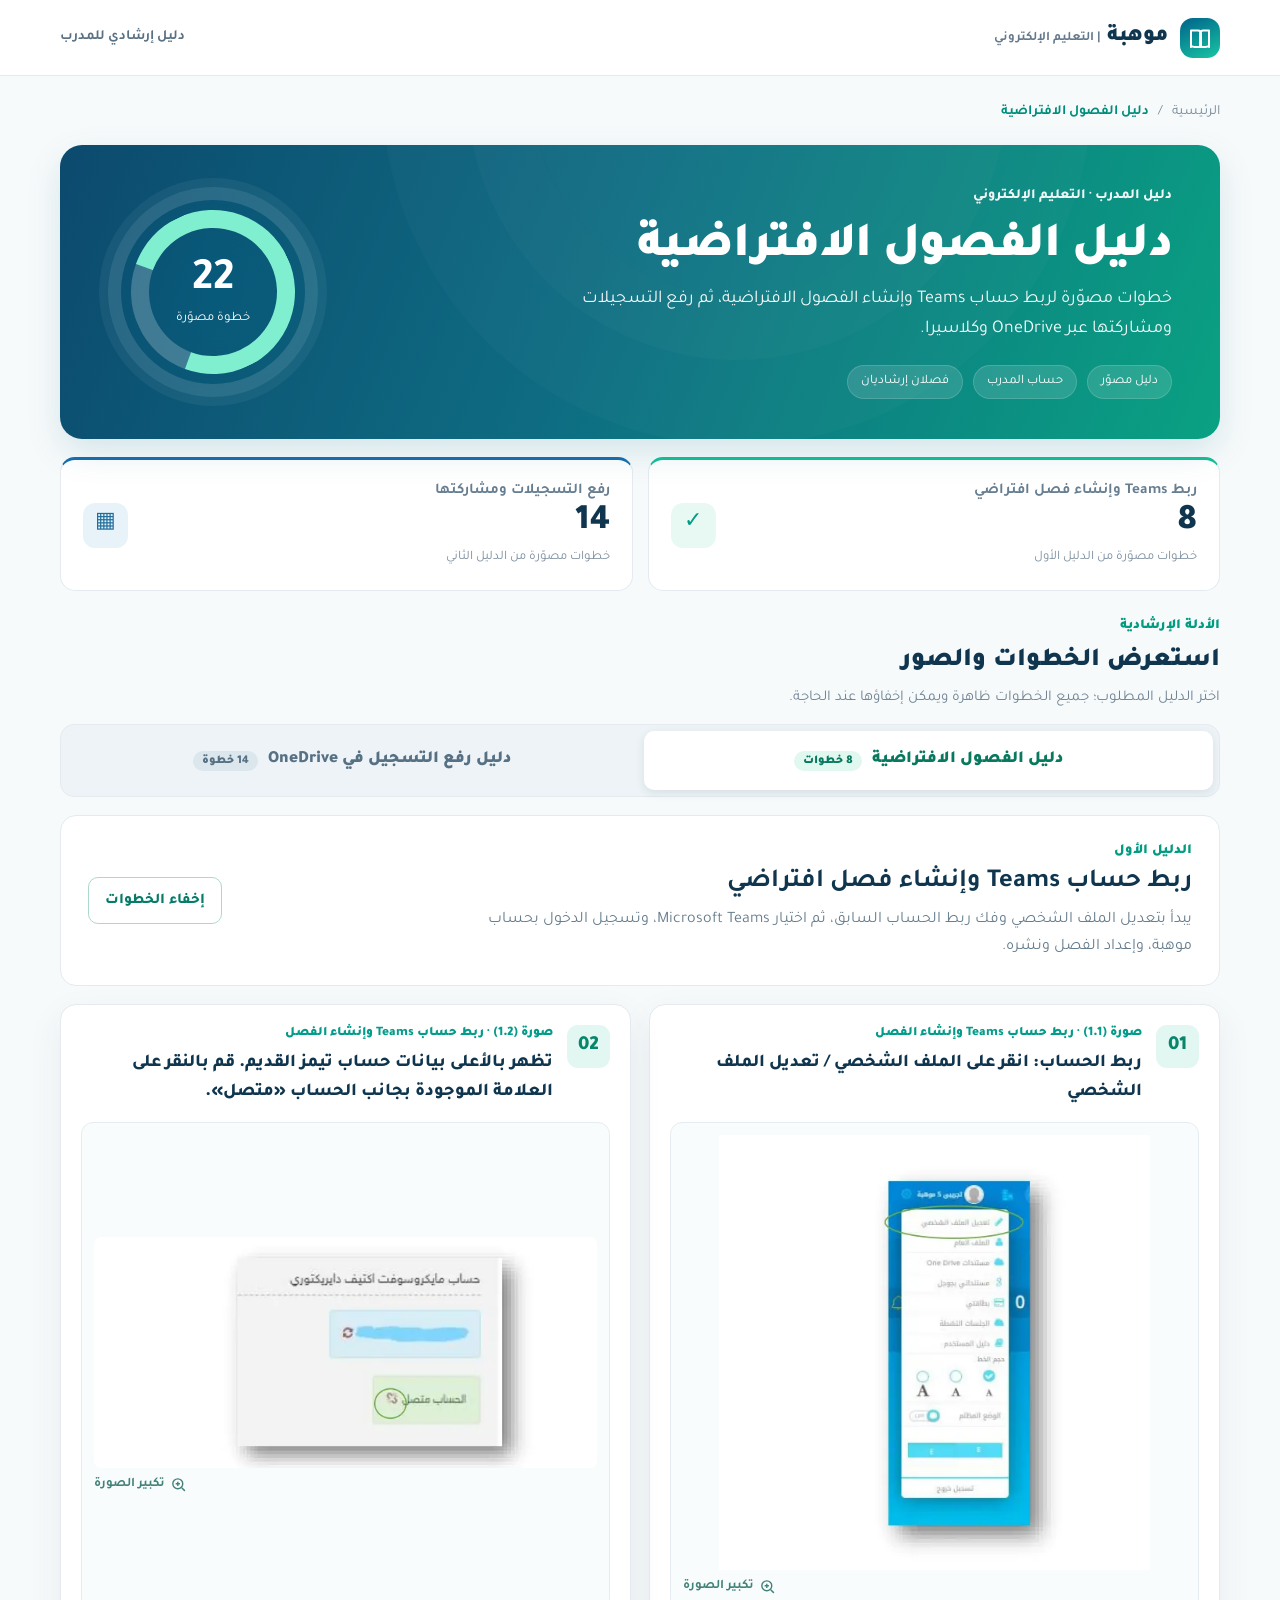
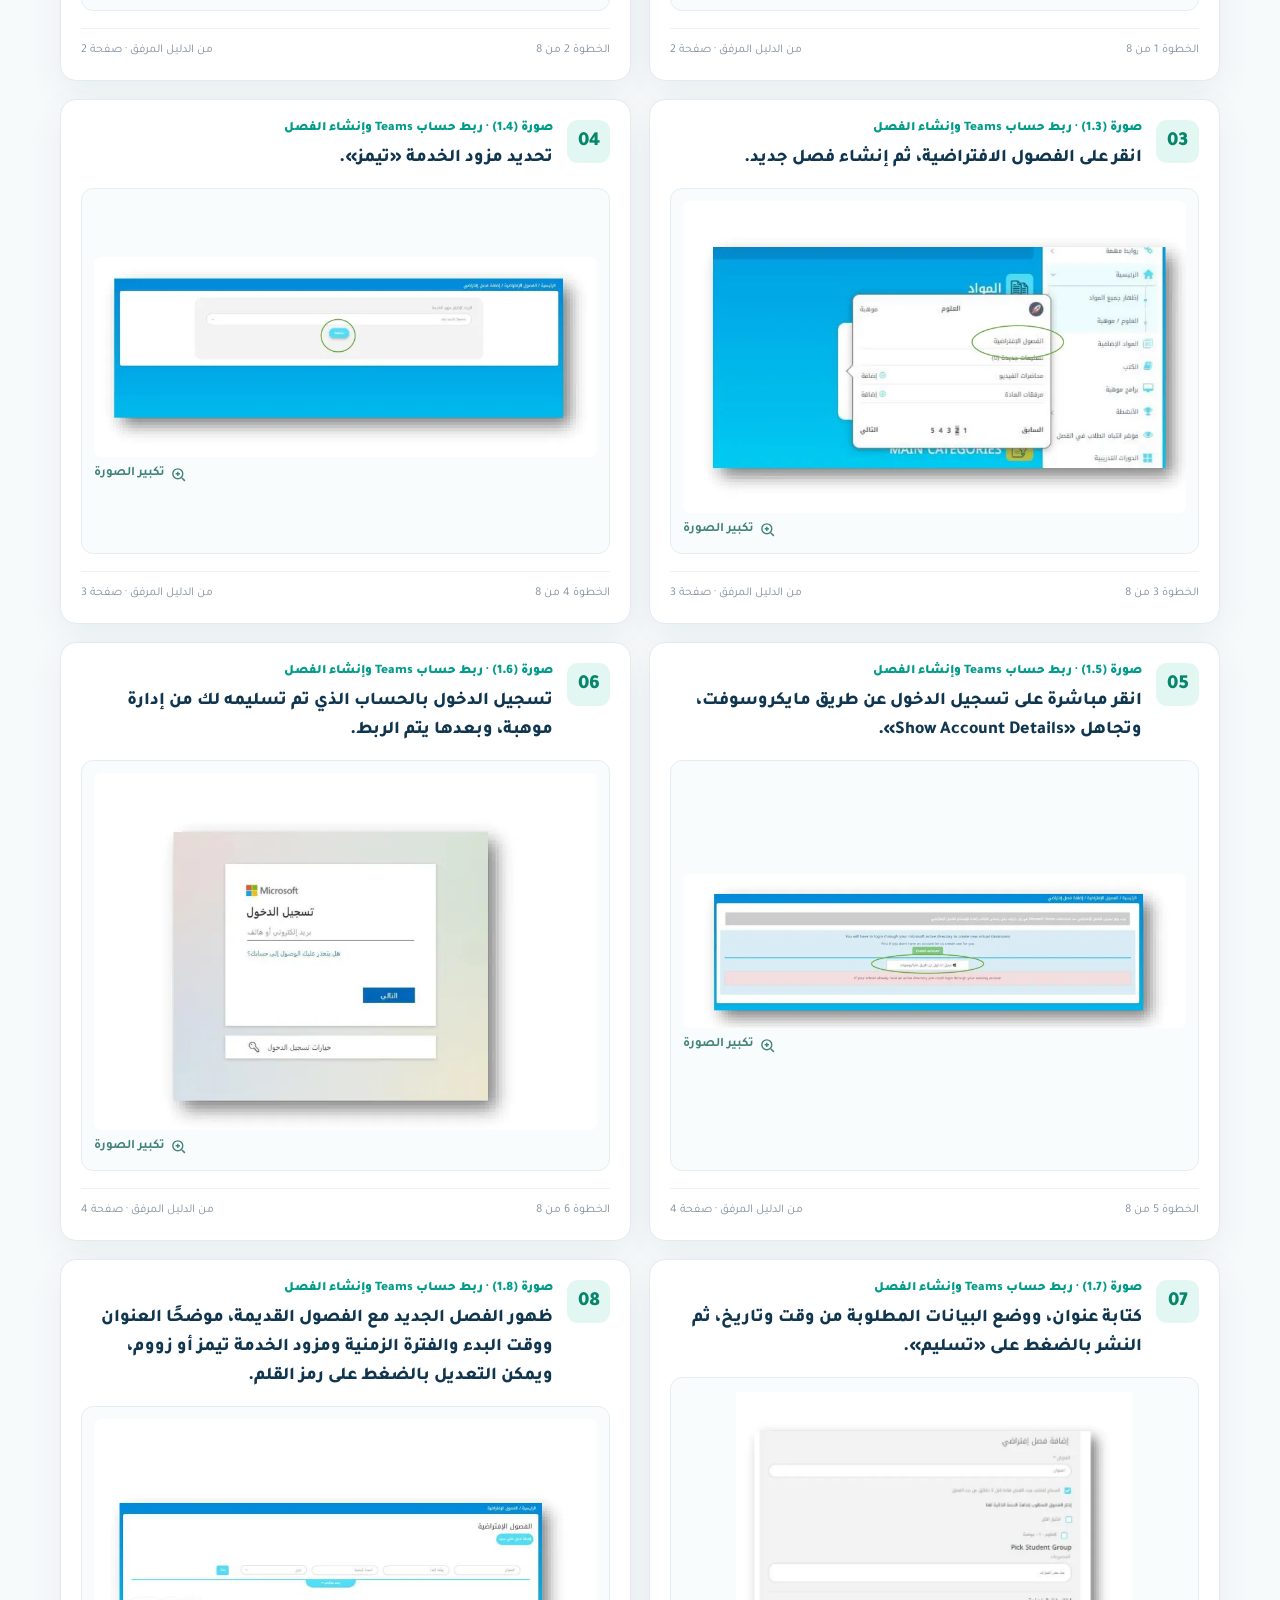
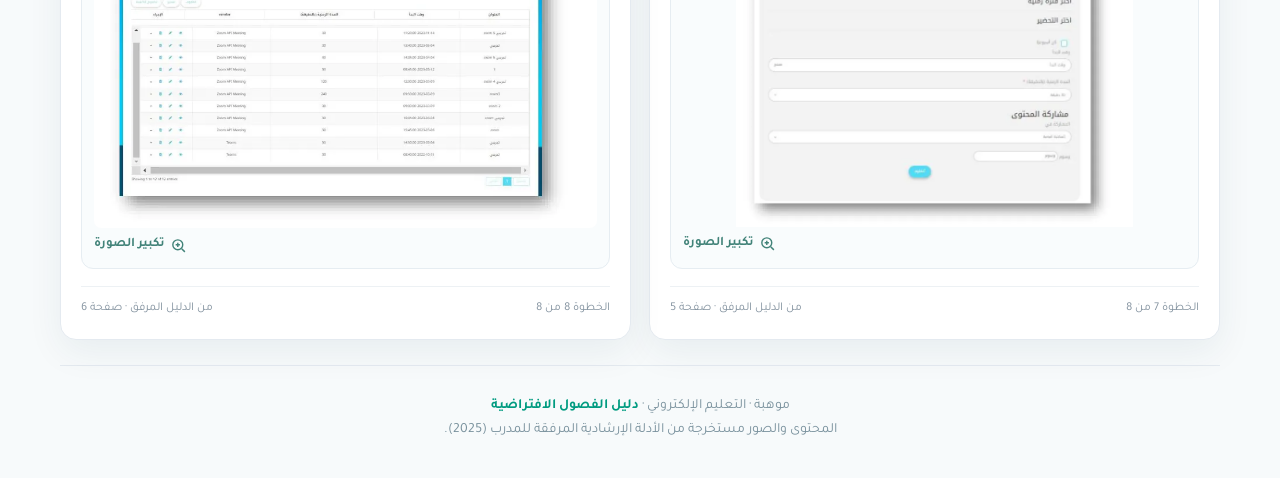
==== virtual-classes/index.html @ eb82ea08 "Add illustrated virtual classes and OneDrive trainer guides" ====
<!doctype html><html lang="ar" dir="rtl"><head><meta charset="utf-8"/><meta name="viewport" content="width=device-width,initial-scale=1"/>
<meta name="theme-color" content="#f7fafb"/><meta name="description" content="الدليل المصور للفصول الافتراضية للمدرب: ربط Microsoft Teams وإنشاء الفصول، ورفع تسجيلات الفصول ونشرها عبر OneDrive وكلاسيرا."/>
<meta property="og:title" content="دليل الفصول الافتراضية | موهبة"/><meta property="og:description" content="دليل مصور من خطوتين رئيسيتين و22 خطوة تفصيلية، لمدربي التعليم الإلكتروني."/>
<title>دليل الفصول الافتراضية | موهبة</title><link rel="preconnect" href="https://fonts.googleapis.com"/><link rel="preconnect" href="https://fonts.gstatic.com" crossorigin/><link href="https://fonts.googleapis.com/css2?family=Tajawal:wght@400;500;600;700;800;900&display=swap" rel="stylesheet"/><style>
:root{--ink:#10364f;--muted:#65798c;--teal:#009b80;--green:#14bf98;--blue:#176eaf;--line:#e4eaf0;--surface:#fff;--bg:#f7fafb;--pale:#e9f7f4;--shadow:0 12px 36px rgba(20,56,76,.065)}
*{box-sizing:border-box}html{scroll-behavior:smooth}body{margin:0;background:var(--bg);color:var(--ink);font-family:'Tajawal','Segoe UI',Tahoma,Arial,sans-serif;font-size:17px;line-height:1.7}button{font:inherit}button:focus-visible,a:focus-visible{outline:3px solid #09a98b;outline-offset:3px}a{color:inherit;text-decoration:none}.wrap{width:min(1160px,calc(100% - 34px));margin-inline:auto}.sr{position:absolute;width:1px;height:1px;clip-path:inset(50%);overflow:hidden}
.site-head{background:#fff;border-bottom:1px solid var(--line)}.site-head .wrap{min-height:75px;display:flex;align-items:center;justify-content:space-between;gap:20px}.brand{display:flex;align-items:center;gap:12px;font-weight:900;font-size:22px}.brandmark{width:40px;height:40px;background:linear-gradient(155deg,#00628a,#18c6a3);display:grid;place-items:center;border-radius:13px;color:white}.brandmark svg{width:24px;height:24px}.brand-sub{font-size:13px;color:var(--muted);font-weight:600;white-space:nowrap}.header-info{color:#5a7184;font-size:14px;font-weight:700}.crumb{padding:25px 0 7px;color:#75899a;font-size:14px}.crumb b{color:#008e7c}
.hero{margin-top:13px;border-radius:22px;background:linear-gradient(111deg,#0c4a6e 0%,#0e6c82 46%,#0aa182 100%);box-shadow:0 13px 35px rgba(9,108,124,.14);position:relative;overflow:hidden;min-height:260px;color:#fff;display:flex;align-items:center;justify-content:space-between;gap:30px;padding:40px 48px}.hero:before{content:'';position:absolute;width:410px;height:410px;border-radius:100%;background:rgba(255,255,255,.04);right:24%;top:-260px;box-shadow:0 0 0 65px rgba(255,255,255,.018),0 0 0 150px rgba(255,255,255,.018)}.hero > *{position:relative;z-index:1}.hero .kicker{font-weight:800;font-size:14px;opacity:.93}.hero h1{font-size:clamp(30px,4.5vw,49px);margin:6px 0 3px;letter-spacing:-.7px;line-height:1.35;font-weight:900}.hero p{font-size:18px;margin:0;opacity:.95;max-width:600px}.hero-tags{margin-top:20px;display:flex;gap:10px;flex-wrap:wrap}.hero-tags span{font-size:13px;background:rgba(255,255,255,.13);border:1px solid rgba(255,255,255,.15);padding:5px 13px;border-radius:999px}.hero-art{width:210px;height:210px;flex:0 0 210px;display:grid;place-items:center;border-radius:50%;border:13px solid rgba(255,255,255,.13);box-shadow:0 0 0 9px rgba(255,255,255,.05);background:radial-gradient(circle at 50% 50%,rgba(0,99,135,.3),transparent)}.hero-art .ring{width:164px;height:164px;border:18px solid #80efd0;border-left-color:rgba(255,255,255,.22);border-radius:50%;display:grid;place-items:center;transform:rotate(-25deg)}.ring-inner{transform:rotate(25deg);text-align:center;line-height:1.15}.ring-inner strong{font-size:45px;display:block}.ring-inner span{font-size:13px}
.stats{display:grid;grid-template-columns:repeat(2,minmax(0,1fr));gap:15px;margin:18px 0 24px}.stat-card{background:#fff;border:1px solid var(--line);border-top:3px solid var(--blue);border-radius:15px;padding:18px 22px;display:flex;gap:15px;align-items:center;justify-content:space-between}.stat-card:first-child{border-top-color:var(--green)}.stat-card .stat-label{font-size:15px;color:#677e91;font-weight:700}.stat-card strong{display:block;font-size:36px;font-weight:900;line-height:1.1}.stat-card small{font-size:13px;color:#7d8e9e}.stat-icon{color:#009c82;background:#e8f9f4;font-size:22px;border-radius:12px;width:45px;height:45px;display:grid;place-items:center}.stat-card:nth-child(2) .stat-icon{color:#206e9c;background:#e8f3f9}
.section-top{display:flex;justify-content:space-between;align-items:flex-end;gap:14px;margin:12px 0 14px}.eyebrow{font-size:14px;color:var(--teal);font-weight:900}.section-top h2{font-size:26px;margin:0;font-weight:900}.section-top p{color:#718494;margin:2px 0 0;font-size:15px}.switcher{background:#edf3f6;padding:6px;border-radius:14px;display:grid;grid-template-columns:1fr 1fr;gap:7px;border:1px solid #e4eaef;margin:10px 0 18px}.tab{border:0;background:transparent;color:#567084;padding:15px 18px;border-radius:10px;display:flex;align-items:center;justify-content:center;gap:10px;font-weight:900;cursor:pointer;transition:.2s}.tab .num{border-radius:999px;background:rgba(20,90,118,.08);padding:0 9px;font-size:12px}.tab[aria-selected="true"]{background:#fff;color:#08795e;box-shadow:0 3px 10px rgba(19,67,85,.1)}.tab[aria-selected="true"] .num{background:#e0f8f0}
.panel{display:none}.panel.active{display:block}.panel-summary{background:#fff;border-radius:16px;border:1px solid var(--line);padding:24px 27px;margin-bottom:18px;display:flex;align-items:center;justify-content:space-between;gap:20px}.panel-summary h2{font-size:26px;line-height:1.4;margin:0 0 6px}.panel-summary p{font-size:16px;color:#677e8e;max-width:710px;margin:0}.panel-summary .buttons{display:flex;flex-wrap:wrap;gap:10px;flex:0 0 auto}.btn{border:1px solid #aed8ce;background:white;color:#067b68;border-radius:10px;padding:10px 16px;font-size:15px;font-weight:800;cursor:pointer}.btn:hover{background:#e7f8f3}.btn-quiet{border-color:#dce7ec;color:#415e71}.subsection{margin-top:24px}.subsection-label{font-weight:900;display:flex;align-items:center;gap:11px;font-size:20px;margin:12px 0 13px}.subsection-label:before{content:'';height:23px;width:5px;background:linear-gradient(#0ab49c,#176eaf);border-radius:100px}.hint{font-size:14px;color:#768c9b;margin:-9px 0 15px}
.steps{display:grid;grid-template-columns:repeat(2,minmax(0,1fr));gap:18px}.step{background:white;border:1px solid var(--line);border-radius:16px;padding:20px;box-shadow:var(--shadow);display:flex;flex-direction:column;min-width:0}.step-heading{display:flex;gap:14px;align-items:flex-start;margin-bottom:15px}.step-num{flex:0 0 43px;height:43px;border-radius:11px;background:#e3f7f2;color:#07866b;display:grid;place-items:center;font-size:20px;font-weight:900}.step-heading-text{min-width:0}.step-eyebrow{display:block;color:#039b89;font-size:13px;font-weight:900;line-height:1.4}.step h3{font-size:18px;font-weight:800;margin:6px 0 0;line-height:1.6}.shot{display:flex;flex-direction:column;align-items:center;justify-content:center;width:100%;background:#f9fcfd;border:1px solid #e6edf2;border-radius:12px;padding:12px;cursor:zoom-in;min-height:200px;flex:1;position:relative;overflow:hidden}.shot img{width:100%;height:auto;max-height:435px;object-fit:contain;border-radius:7px}.zoom-note{align-self:flex-end;margin-top:6px;color:#428379;font-size:13px;font-weight:700;display:flex;gap:5px;align-items:center}.zoom-note svg{width:17px;height:17px;stroke:currentColor;fill:none;stroke-width:2}.shot:hover{border-color:#3fbda8;background:#f1fbf8}.step-bottom{border-top:1px solid #edf1f4;margin-top:17px;padding-top:11px;display:flex;justify-content:space-between;gap:6px;color:#83929f;font-size:12px}
.callout{background:#eef8f6;border:1px solid #d4ebe5;border-right:4px solid #04a786;border-radius:12px;padding:17px 20px;font-size:15px;color:#2c6170;margin-bottom:17px}.callout strong{color:#087a69}.foot{padding:29px 0 36px;margin-top:25px;color:#78909c;border-top:1px solid var(--line);font-size:14px;text-align:center}.foot b{color:var(--teal)}
.lightbox{border:0;padding:0;background:transparent;width:min(1100px,calc(100vw - 28px));max-height:96vh}.lightbox::backdrop{background:rgba(4,28,39,.89)}.lightbox-inner{background:white;border-radius:14px;padding:15px;max-height:96vh;display:flex;flex-direction:column;gap:12px}.lightbox-nav{display:flex;justify-content:space-between;align-items:center;gap:12px}.lightbox-nav span{font-weight:800;line-height:1.5}.close{border:1px solid #d4e4e9;background:#f1f6f8;color:#244a5b;border-radius:9px;font-size:26px;width:40px;height:40px;cursor:pointer;flex-shrink:0}.lightbox img{width:100%;height:auto;max-height:calc(96vh - 95px);object-fit:contain}.lightbox p{margin:0;color:#587286;font-size:14px}.hide-steps .steps{display:none}
@media(max-width:830px){.hero{padding:30px 26px}.hero-art{width:140px;height:140px;flex-basis:140px;border-width:9px}.hero-art .ring{width:110px;height:110px;border-width:12px}.ring-inner strong{font-size:32px}.ring-inner span{font-size:10px}.steps{grid-template-columns:1fr}.panel-summary{align-items:flex-start;flex-direction:column}.panel-summary .buttons{flex-basis:auto}.step h3{font-size:18px}}
@media(max-width:580px){.wrap{width:min(100% - 22px,1100px)}.site-head .wrap{min-height:63px}.brand{font-size:17px}.brandmark{width:34px;height:34px}.header-info{display:none}.crumb{padding-top:16px}.hero{min-height:0;gap:10px;border-radius:16px;padding:24px 20px}.hero-art{display:none}.hero h1{font-size:32px}.hero p{font-size:15px}.stats{gap:10px}.stat-card{padding:16px 13px}.stat-card strong{font-size:30px}.stat-icon{width:33px;height:33px}.section-top h2{font-size:22px}.switcher{padding:5px;gap:4px}.tab{padding:11px 6px;font-size:13px;gap:4px;flex-direction:column;line-height:1.5}.tab .num{font-size:11px}.panel-summary{padding:20px}.panel-summary h2{font-size:22px}.step{padding:15px}.shot{padding:7px;min-height:170px}.step-bottom{flex-wrap:wrap}.subsection-label{font-size:18px}}
@media print{.site-head,.crumb,.switcher,.buttons,.zoom-note,.lightbox{display:none!important}body{background:white}.hero{background:linear-gradient(111deg,#0c4a6e,#0aa182)!important;-webkit-print-color-adjust:exact;print-color-adjust:exact}.panel{display:block!important}.steps{grid-template-columns:1fr 1fr}.step{break-inside:avoid;box-shadow:none}.shot{min-height:0}}
</style></head><body>
<header class="site-head"><div class="wrap"><div class="brand"><span class="brandmark" aria-hidden="true"><svg viewBox="0 0 24 24" fill="none" stroke="currentColor" stroke-width="2" stroke-linecap="round" stroke-linejoin="round"><path d="M3 4.5h7a3 3 0 0 1 3 3V21H6a3 3 0 0 0-3 0zM21 4.5h-6a3 3 0 0 0-3 3V21h6a3 3 0 0 1 3 0z"/></svg></span><span>موهبة <span class="brand-sub">| التعليم الإلكتروني</span></span></div><div class="header-info">دليل إرشادي للمدرب</div></div></header>
<main class="wrap"><div class="crumb">الرئيسية &nbsp; / &nbsp; <b>دليل الفصول الافتراضية</b></div>
<section class="hero" aria-labelledby="hero-title"><div><div class="kicker">دليل المدرب · التعليم الإلكتروني</div><h1 id="hero-title">دليل الفصول الافتراضية</h1><p>خطوات مصوّرة لربط حساب Teams وإنشاء الفصول الافتراضية، ثم رفع التسجيلات ومشاركتها عبر OneDrive وكلاسيرا.</p><div class="hero-tags"><span>دليل مصوّر</span><span>حساب المدرب</span><span>فصلان إرشاديان</span></div></div><div class="hero-art" aria-hidden="true"><div class="ring"><div class="ring-inner"><strong>22</strong><span>خطوة مصوّرة</span></div></div></div></section>
<section class="stats" aria-label="ملخص الدليل"><div class="stat-card"><div><div class="stat-label">ربط Teams وإنشاء فصل افتراضي</div><strong>8</strong><small>خطوات مصوّرة من الدليل الأول</small></div><div class="stat-icon" aria-hidden="true">✓</div></div><div class="stat-card"><div><div class="stat-label">رفع التسجيلات ومشاركتها</div><strong>14</strong><small>خطوات مصوّرة من الدليل الثاني</small></div><div class="stat-icon" aria-hidden="true">▦</div></div></section>
<div class="section-top"><div><div class="eyebrow">الأدلة الإرشادية</div><h2>استعرض الخطوات والصور</h2><p>اختر الدليل المطلوب؛ جميع الخطوات ظاهرة ويمكن إخفاؤها عند الحاجة.</p></div></div>
<div class="switcher" role="tablist" aria-label="الدليل المطلوب"><button class="tab" type="button" id="tab-teams" data-tab="teams" role="tab" aria-controls="teams" aria-selected="true" tabindex="0">دليل الفصول الافتراضية <span class="num">8 خطوات</span></button><button class="tab" type="button" id="tab-onedrive" data-tab="onedrive" role="tab" aria-controls="onedrive" aria-selected="false" tabindex="-1">دليل رفع التسجيل في OneDrive <span class="num">14 خطوة</span></button></div>
<section class="panel active" id="teams" role="tabpanel" aria-labelledby="tab-teams"><div class="panel-summary"><div><div class="eyebrow">الدليل الأول</div><h2>ربط حساب Teams وإنشاء فصل افتراضي</h2><p>يبدأ بتعديل الملف الشخصي وفك ربط الحساب السابق، ثم اختيار Microsoft Teams، وتسجيل الدخول بحساب موهبة، وإعداد الفصل ونشره.</p></div><div class="buttons"><button class="btn" type="button" data-toggle-panel aria-expanded="true">إخفاء الخطوات</button></div></div><div class="steps"><article class="step" id="step-1-1-1" data-title="ربط الحساب: انقر على الملف الشخصي / تعديل الملف الشخصي">
      <div class="step-heading"><div class="step-num" aria-label="الخطوة 1">01</div><div class="step-heading-text"><span class="step-eyebrow">صورة (1.1) · ربط حساب Teams وإنشاء الفصل</span><h3>ربط الحساب: انقر على الملف الشخصي / تعديل الملف الشخصي</h3></div></div>
      <button class="shot" type="button" aria-label="تكبير صورة الخطوة 1" data-caption="ربط الحساب: انقر على الملف الشخصي / تعديل الملف الشخصي">
      <img alt="لقطة الشاشة الأصلية للخطوة 1.1: ربط الحساب: انقر على الملف الشخصي / تعديل الملف الشخصي" src="[data-uri]" loading="lazy" decoding="async" /><span class="zoom-note"><svg viewBox="0 0 24 24" aria-hidden="true"><circle cx="11" cy="11" r="7"/><path d="m16.5 16.5 4.5 4.5M11 8v6M8 11h6"/></svg>تكبير الصورة</span></button>
      <div class="step-bottom"><span>الخطوة 1 من 8</span><span>من الدليل المرفق · صفحة 2</span></div>
    </article><article class="step" id="step-1-1-2" data-title="تظهر بالأعلى بيانات حساب تيمز القديم. قم بالنقر على العلامة الموجودة بجانب الحساب «متصل».">
      <div class="step-heading"><div class="step-num" aria-label="الخطوة 2">02</div><div class="step-heading-text"><span class="step-eyebrow">صورة (1.2) · ربط حساب Teams وإنشاء الفصل</span><h3>تظهر بالأعلى بيانات حساب تيمز القديم. قم بالنقر على العلامة الموجودة بجانب الحساب «متصل».</h3></div></div>
      <button class="shot" type="button" aria-label="تكبير صورة الخطوة 2" data-caption="تظهر بالأعلى بيانات حساب تيمز القديم. قم بالنقر على العلامة الموجودة بجانب الحساب «متصل».">
      <img alt="لقطة الشاشة الأصلية للخطوة 1.2: تظهر بالأعلى بيانات حساب تيمز القديم. قم بالنقر على العلامة الموجودة بجانب الحساب «متصل»." src="[data-uri]" loading="lazy" decoding="async" /><span class="zoom-note"><svg viewBox="0 0 24 24" aria-hidden="true"><circle cx="11" cy="11" r="7"/><path d="m16.5 16.5 4.5 4.5M11 8v6M8 11h6"/></svg>تكبير الصورة</span></button>
      <div class="step-bottom"><span>الخطوة 2 من 8</span><span>من الدليل المرفق · صفحة 2</span></div>
    </article><article class="step" id="step-1-1-3" data-title="انقر على الفصول الافتراضية، ثم إنشاء فصل جديد.">
      <div class="step-heading"><div class="step-num" aria-label="الخطوة 3">03</div><div class="step-heading-text"><span class="step-eyebrow">صورة (1.3) · ربط حساب Teams وإنشاء الفصل</span><h3>انقر على الفصول الافتراضية، ثم إنشاء فصل جديد.</h3></div></div>
      <button class="shot" type="button" aria-label="تكبير صورة الخطوة 3" data-caption="انقر على الفصول الافتراضية، ثم إنشاء فصل جديد.">
      <img alt="لقطة الشاشة الأصلية للخطوة 1.3: انقر على الفصول الافتراضية، ثم إنشاء فصل جديد." src="[data-uri]" loading="lazy" decoding="async" /><span class="zoom-note"><svg viewBox="0 0 24 24" aria-hidden="true"><circle cx="11" cy="11" r="7"/><path d="m16.5 16.5 4.5 4.5M11 8v6M8 11h6"/></svg>تكبير الصورة</span></button>
      <div class="step-bottom"><span>الخطوة 3 من 8</span><span>من الدليل المرفق · صفحة 3</span></div>
    </article><article class="step" id="step-1-1-4" data-title="تحديد مزود الخدمة «تيمز».">
      <div class="step-heading"><div class="step-num" aria-label="الخطوة 4">04</div><div class="step-heading-text"><span class="step-eyebrow">صورة (1.4) · ربط حساب Teams وإنشاء الفصل</span><h3>تحديد مزود الخدمة «تيمز».</h3></div></div>
      <button class="shot" type="button" aria-label="تكبير صورة الخطوة 4" data-caption="تحديد مزود الخدمة «تيمز».">
      <img alt="لقطة الشاشة الأصلية للخطوة 1.4: تحديد مزود الخدمة «تيمز»." src="[data-uri]" loading="lazy" decoding="async" /><span class="zoom-note"><svg viewBox="0 0 24 24" aria-hidden="true"><circle cx="11" cy="11" r="7"/><path d="m16.5 16.5 4.5 4.5M11 8v6M8 11h6"/></svg>تكبير الصورة</span></button>
      <div class="step-bottom"><span>الخطوة 4 من 8</span><span>من الدليل المرفق · صفحة 3</span></div>
    </article><article class="step" id="step-1-1-5" data-title="انقر مباشرة على تسجيل الدخول عن طريق مايكروسوفت، وتجاهل «Show Account Details».">
      <div class="step-heading"><div class="step-num" aria-label="الخطوة 5">05</div><div class="step-heading-text"><span class="step-eyebrow">صورة (1.5) · ربط حساب Teams وإنشاء الفصل</span><h3>انقر مباشرة على تسجيل الدخول عن طريق مايكروسوفت، وتجاهل «Show Account Details».</h3></div></div>
      <button class="shot" type="button" aria-label="تكبير صورة الخطوة 5" data-caption="انقر مباشرة على تسجيل الدخول عن طريق مايكروسوفت، وتجاهل «Show Account Details».">
      <img alt="لقطة الشاشة الأصلية للخطوة 1.5: انقر مباشرة على تسجيل الدخول عن طريق مايكروسوفت، وتجاهل «Show Account Details»." src="[data-uri]" loading="lazy" decoding="async" /><span class="zoom-note"><svg viewBox="0 0 24 24" aria-hidden="true"><circle cx="11" cy="11" r="7"/><path d="m16.5 16.5 4.5 4.5M11 8v6M8 11h6"/></svg>تكبير الصورة</span></button>
      <div class="step-bottom"><span>الخطوة 5 من 8</span><span>من الدليل المرفق · صفحة 4</span></div>
    </article><article class="step" id="step-1-1-6" data-title="تسجيل الدخول بالحساب الذي تم تسليمه لك من إدارة موهبة، وبعدها يتم الربط.">
      <div class="step-heading"><div class="step-num" aria-label="الخطوة 6">06</div><div class="step-heading-text"><span class="step-eyebrow">صورة (1.6) · ربط حساب Teams وإنشاء الفصل</span><h3>تسجيل الدخول بالحساب الذي تم تسليمه لك من إدارة موهبة، وبعدها يتم الربط.</h3></div></div>
      <button class="shot" type="button" aria-label="تكبير صورة الخطوة 6" data-caption="تسجيل الدخول بالحساب الذي تم تسليمه لك من إدارة موهبة، وبعدها يتم الربط.">
      <img alt="لقطة الشاشة الأصلية للخطوة 1.6: تسجيل الدخول بالحساب الذي تم تسليمه لك من إدارة موهبة، وبعدها يتم الربط." src="[data-uri]" loading="lazy" decoding="async" /><span class="zoom-note"><svg viewBox="0 0 24 24" aria-hidden="true"><circle cx="11" cy="11" r="7"/><path d="m16.5 16.5 4.5 4.5M11 8v6M8 11h6"/></svg>تكبير الصورة</span></button>
      <div class="step-bottom"><span>الخطوة 6 من 8</span><span>من الدليل المرفق · صفحة 4</span></div>
    </article><article class="step" id="step-1-1-7" data-title="كتابة عنوان، ووضع البيانات المطلوبة من وقت وتاريخ، ثم النشر بالضغط على «تسليم».">
      <div class="step-heading"><div class="step-num" aria-label="الخطوة 7">07</div><div class="step-heading-text"><span class="step-eyebrow">صورة (1.7) · ربط حساب Teams وإنشاء الفصل</span><h3>كتابة عنوان، ووضع البيانات المطلوبة من وقت وتاريخ، ثم النشر بالضغط على «تسليم».</h3></div></div>
      <button class="shot" type="button" aria-label="تكبير صورة الخطوة 7" data-caption="كتابة عنوان، ووضع البيانات المطلوبة من وقت وتاريخ، ثم النشر بالضغط على «تسليم».">
      <img alt="لقطة الشاشة الأصلية للخطوة 1.7: كتابة عنوان، ووضع البيانات المطلوبة من وقت وتاريخ، ثم النشر بالضغط على «تسليم»." src="[data-uri]" loading="lazy" decoding="async" /><span class="zoom-note"><svg viewBox="0 0 24 24" aria-hidden="true"><circle cx="11" cy="11" r="7"/><path d="m16.5 16.5 4.5 4.5M11 8v6M8 11h6"/></svg>تكبير الصورة</span></button>
      <div class="step-bottom"><span>الخطوة 7 من 8</span><span>من الدليل المرفق · صفحة 5</span></div>
    </article><article class="step" id="step-1-1-8" data-title="ظهور الفصل الجديد مع الفصول القديمة، موضحًا العنوان ووقت البدء والفترة الزمنية ومزود الخدمة تيمز أو زووم، ويمكن التعديل بالضغط على رمز القلم.">
      <div class="step-heading"><div class="step-num" aria-label="الخطوة 8">08</div><div class="step-heading-text"><span class="step-eyebrow">صورة (1.8) · ربط حساب Teams وإنشاء الفصل</span><h3>ظهور الفصل الجديد مع الفصول القديمة، موضحًا العنوان ووقت البدء والفترة الزمنية ومزود الخدمة تيمز أو زووم، ويمكن التعديل بالضغط على رمز القلم.</h3></div></div>
      <button class="shot" type="button" aria-label="تكبير صورة الخطوة 8" data-caption="ظهور الفصل الجديد مع الفصول القديمة، موضحًا العنوان ووقت البدء والفترة الزمنية ومزود الخدمة تيمز أو زووم، ويمكن التعديل بالضغط على رمز القلم.">
      <img alt="لقطة الشاشة الأصلية للخطوة 1.8: ظهور الفصل الجديد مع الفصول القديمة، موضحًا العنوان ووقت البدء والفترة الزمنية ومزود الخدمة تيمز أو زووم، ويمكن التعديل بالضغط على رمز القلم." src="[data-uri]" loading="lazy" decoding="async" /><span class="zoom-note"><svg viewBox="0 0 24 24" aria-hidden="true"><circle cx="11" cy="11" r="7"/><path d="m16.5 16.5 4.5 4.5M11 8v6M8 11h6"/></svg>تكبير الصورة</span></button>
      <div class="step-bottom"><span>الخطوة 8 من 8</span><span>من الدليل المرفق · صفحة 6</span></div>
    </article></div></section>
<section class="panel" id="onedrive" role="tabpanel" aria-labelledby="tab-onedrive"><div class="panel-summary"><div><div class="eyebrow">الدليل الثاني</div><h2>رفع تسجيل الفصول الافتراضية في OneDrive</h2><p>يوضّح الدليل طريقتين: مشاركة التسجيل مباشرة من مستندات OneDrive، أو إضافته إلى محتوى المادة كمحاضرة فيديو داخل كلاسيرا.</p></div><div class="buttons"><button class="btn" type="button" data-toggle-panel aria-expanded="true">إخفاء الخطوات</button></div></div><h3 class="subsection-label">الطريقة الأولى: رفع التسجيل ومشاركته عبر OneDrive</h3><div class="steps"><article class="step" id="step-2-1-1" data-title="فك الربط مع One Drive في الحساب القديم (انقر على الرمز المحدد).">
      <div class="step-heading"><div class="step-num" aria-label="الخطوة 1">01</div><div class="step-heading-text"><span class="step-eyebrow">صورة (1.1) · مباشرة عبر ون درايف</span><h3>فك الربط مع One Drive في الحساب القديم (انقر على الرمز المحدد).</h3></div></div>
      <button class="shot" type="button" aria-label="تكبير صورة الخطوة 1" data-caption="فك الربط مع One Drive في الحساب القديم (انقر على الرمز المحدد).">
      <img alt="لقطة الشاشة الأصلية للخطوة 1.1: فك الربط مع One Drive في الحساب القديم (انقر على الرمز المحدد)." src="[data-uri]" loading="lazy" decoding="async" /><span class="zoom-note"><svg viewBox="0 0 24 24" aria-hidden="true"><circle cx="11" cy="11" r="7"/><path d="m16.5 16.5 4.5 4.5M11 8v6M8 11h6"/></svg>تكبير الصورة</span></button>
      <div class="step-bottom"><span>الخطوة 1 من 14</span><span>من الدليل المرفق · صفحة 2</span></div>
    </article><article class="step" id="step-2-1-2" data-title="فك الربط (انقر على OK).">
      <div class="step-heading"><div class="step-num" aria-label="الخطوة 2">02</div><div class="step-heading-text"><span class="step-eyebrow">صورة (1.2) · مباشرة عبر ون درايف</span><h3>فك الربط (انقر على OK).</h3></div></div>
      <button class="shot" type="button" aria-label="تكبير صورة الخطوة 2" data-caption="فك الربط (انقر على OK).">
      <img alt="لقطة الشاشة الأصلية للخطوة 1.2: فك الربط (انقر على OK)." src="[data-uri]" loading="lazy" decoding="async" /><span class="zoom-note"><svg viewBox="0 0 24 24" aria-hidden="true"><circle cx="11" cy="11" r="7"/><path d="m16.5 16.5 4.5 4.5M11 8v6M8 11h6"/></svg>تكبير الصورة</span></button>
      <div class="step-bottom"><span>الخطوة 2 من 14</span><span>من الدليل المرفق · صفحة 2</span></div>
    </article><article class="step" id="step-2-1-3" data-title="مستندات One Drive.">
      <div class="step-heading"><div class="step-num" aria-label="الخطوة 3">03</div><div class="step-heading-text"><span class="step-eyebrow">صورة (1.3) · مباشرة عبر ون درايف</span><h3>مستندات One Drive.</h3></div></div>
      <button class="shot" type="button" aria-label="تكبير صورة الخطوة 3" data-caption="مستندات One Drive.">
      <img alt="لقطة الشاشة الأصلية للخطوة 1.3: مستندات One Drive." src="[data-uri]" loading="lazy" decoding="async" /><span class="zoom-note"><svg viewBox="0 0 24 24" aria-hidden="true"><circle cx="11" cy="11" r="7"/><path d="m16.5 16.5 4.5 4.5M11 8v6M8 11h6"/></svg>تكبير الصورة</span></button>
      <div class="step-bottom"><span>الخطوة 3 من 14</span><span>من الدليل المرفق · صفحة 3</span></div>
    </article><article class="step" id="step-2-1-4" data-title="تسجيل الدخول بحساب (أحدث حساب تم تسليمه لكم من قبل إدارة البرنامج).">
      <div class="step-heading"><div class="step-num" aria-label="الخطوة 4">04</div><div class="step-heading-text"><span class="step-eyebrow">صورة (1.4) · مباشرة عبر ون درايف</span><h3>تسجيل الدخول بحساب (أحدث حساب تم تسليمه لكم من قبل إدارة البرنامج).</h3></div></div>
      <button class="shot" type="button" aria-label="تكبير صورة الخطوة 4" data-caption="تسجيل الدخول بحساب (أحدث حساب تم تسليمه لكم من قبل إدارة البرنامج).">
      <img alt="لقطة الشاشة الأصلية للخطوة 1.4: تسجيل الدخول بحساب (أحدث حساب تم تسليمه لكم من قبل إدارة البرنامج)." src="[data-uri]" loading="lazy" decoding="async" /><span class="zoom-note"><svg viewBox="0 0 24 24" aria-hidden="true"><circle cx="11" cy="11" r="7"/><path d="m16.5 16.5 4.5 4.5M11 8v6M8 11h6"/></svg>تكبير الصورة</span></button>
      <div class="step-bottom"><span>الخطوة 4 من 14</span><span>من الدليل المرفق · صفحة 3</span></div>
    </article><article class="step" id="step-2-1-5" data-title="الدخول إلى مجلد (Recordings).">
      <div class="step-heading"><div class="step-num" aria-label="الخطوة 5">05</div><div class="step-heading-text"><span class="step-eyebrow">صورة (1.5) · مباشرة عبر ون درايف</span><h3>الدخول إلى مجلد (Recordings).</h3></div></div>
      <button class="shot" type="button" aria-label="تكبير صورة الخطوة 5" data-caption="الدخول إلى مجلد (Recordings).">
      <img alt="لقطة الشاشة الأصلية للخطوة 1.5: الدخول إلى مجلد (Recordings)." src="[data-uri]" loading="lazy" decoding="async" /><span class="zoom-note"><svg viewBox="0 0 24 24" aria-hidden="true"><circle cx="11" cy="11" r="7"/><path d="m16.5 16.5 4.5 4.5M11 8v6M8 11h6"/></svg>تكبير الصورة</span></button>
      <div class="step-bottom"><span>الخطوة 5 من 14</span><span>من الدليل المرفق · صفحة 4</span></div>
    </article><article class="step" id="step-2-1-6" data-title="تحديد الفصل الافتراضي المسجل (انقر على زر المشاركة).">
      <div class="step-heading"><div class="step-num" aria-label="الخطوة 6">06</div><div class="step-heading-text"><span class="step-eyebrow">صورة (1.6) · مباشرة عبر ون درايف</span><h3>تحديد الفصل الافتراضي المسجل (انقر على زر المشاركة).</h3></div></div>
      <button class="shot" type="button" aria-label="تكبير صورة الخطوة 6" data-caption="تحديد الفصل الافتراضي المسجل (انقر على زر المشاركة).">
      <img alt="لقطة الشاشة الأصلية للخطوة 1.6: تحديد الفصل الافتراضي المسجل (انقر على زر المشاركة)." src="[data-uri]" loading="lazy" decoding="async" /><span class="zoom-note"><svg viewBox="0 0 24 24" aria-hidden="true"><circle cx="11" cy="11" r="7"/><path d="m16.5 16.5 4.5 4.5M11 8v6M8 11h6"/></svg>تكبير الصورة</span></button>
      <div class="step-bottom"><span>الخطوة 6 من 14</span><span>من الدليل المرفق · صفحة 4</span></div>
    </article><article class="step" id="step-2-1-7" data-title="تحديد المادة وعنوان الفصل الافتراضي (انقر على شارك).">
      <div class="step-heading"><div class="step-num" aria-label="الخطوة 7">07</div><div class="step-heading-text"><span class="step-eyebrow">صورة (1.7) · مباشرة عبر ون درايف</span><h3>تحديد المادة وعنوان الفصل الافتراضي (انقر على شارك).</h3></div></div>
      <button class="shot" type="button" aria-label="تكبير صورة الخطوة 7" data-caption="تحديد المادة وعنوان الفصل الافتراضي (انقر على شارك).">
      <img alt="لقطة الشاشة الأصلية للخطوة 1.7: تحديد المادة وعنوان الفصل الافتراضي (انقر على شارك)." src="[data-uri]" loading="lazy" decoding="async" /><span class="zoom-note"><svg viewBox="0 0 24 24" aria-hidden="true"><circle cx="11" cy="11" r="7"/><path d="m16.5 16.5 4.5 4.5M11 8v6M8 11h6"/></svg>تكبير الصورة</span></button>
      <div class="step-bottom"><span>الخطوة 7 من 14</span><span>من الدليل المرفق · صفحة 5</span></div>
    </article></div><div class="subsection"><h3 class="subsection-label">الطريقة الثانية: رفع التسجيل كمحاضرة فيديو</h3><div class="callout"><strong>حسب الدليل الأصلي:</strong> هذه الطريقة لا تتطلب الربط مع OneDrive في كلاسيرا. تأكد من اختيار نطاق النشر الصحيح وعدم مشاركة الملف مع المكتبة العامة.</div><div class="steps"><article class="step" id="step-2-2-1" data-title="بعد الانتهاء من المحاضرة (نسخ رابط الفيديو).">
      <div class="step-heading"><div class="step-num" aria-label="الخطوة 8">08</div><div class="step-heading-text"><span class="step-eyebrow">صورة (2.1) · كمحاضرة فيديو</span><h3>بعد الانتهاء من المحاضرة (نسخ رابط الفيديو).</h3></div></div>
      <button class="shot" type="button" aria-label="تكبير صورة الخطوة 8" data-caption="بعد الانتهاء من المحاضرة (نسخ رابط الفيديو).">
      <img alt="لقطة الشاشة الأصلية للخطوة 2.1: بعد الانتهاء من المحاضرة (نسخ رابط الفيديو)." src="[data-uri]" loading="lazy" decoding="async" /><span class="zoom-note"><svg viewBox="0 0 24 24" aria-hidden="true"><circle cx="11" cy="11" r="7"/><path d="m16.5 16.5 4.5 4.5M11 8v6M8 11h6"/></svg>تكبير الصورة</span></button>
      <div class="step-bottom"><span>الخطوة 8 من 14</span><span>من الدليل المرفق · صفحة 6</span></div>
    </article><article class="step" id="step-2-2-2" data-title="الصفحة الرئيسة (انقر على المادة).">
      <div class="step-heading"><div class="step-num" aria-label="الخطوة 9">09</div><div class="step-heading-text"><span class="step-eyebrow">صورة (2.2) · كمحاضرة فيديو</span><h3>الصفحة الرئيسة (انقر على المادة).</h3></div></div>
      <button class="shot" type="button" aria-label="تكبير صورة الخطوة 9" data-caption="الصفحة الرئيسة (انقر على المادة).">
      <img alt="لقطة الشاشة الأصلية للخطوة 2.2: الصفحة الرئيسة (انقر على المادة)." src="[data-uri]" loading="lazy" decoding="async" /><span class="zoom-note"><svg viewBox="0 0 24 24" aria-hidden="true"><circle cx="11" cy="11" r="7"/><path d="m16.5 16.5 4.5 4.5M11 8v6M8 11h6"/></svg>تكبير الصورة</span></button>
      <div class="step-bottom"><span>الخطوة 9 من 14</span><span>من الدليل المرفق · صفحة 6</span></div>
    </article><article class="step" id="step-2-2-3" data-title="صفحة رقم 1 في المادة (انقر على إدارة المحتوى).">
      <div class="step-heading"><div class="step-num" aria-label="الخطوة 10">10</div><div class="step-heading-text"><span class="step-eyebrow">صورة (2.3) · كمحاضرة فيديو</span><h3>صفحة رقم 1 في المادة (انقر على إدارة المحتوى).</h3></div></div>
      <button class="shot" type="button" aria-label="تكبير صورة الخطوة 10" data-caption="صفحة رقم 1 في المادة (انقر على إدارة المحتوى).">
      <img alt="لقطة الشاشة الأصلية للخطوة 2.3: صفحة رقم 1 في المادة (انقر على إدارة المحتوى)." src="[data-uri]" loading="lazy" decoding="async" /><span class="zoom-note"><svg viewBox="0 0 24 24" aria-hidden="true"><circle cx="11" cy="11" r="7"/><path d="m16.5 16.5 4.5 4.5M11 8v6M8 11h6"/></svg>تكبير الصورة</span></button>
      <div class="step-bottom"><span>الخطوة 10 من 14</span><span>من الدليل المرفق · صفحة 7</span></div>
    </article><article class="step" id="step-2-2-4" data-title="محاضرات الفيديو (انقر على إضافة).">
      <div class="step-heading"><div class="step-num" aria-label="الخطوة 11">11</div><div class="step-heading-text"><span class="step-eyebrow">صورة (2.4) · كمحاضرة فيديو</span><h3>محاضرات الفيديو (انقر على إضافة).</h3></div></div>
      <button class="shot" type="button" aria-label="تكبير صورة الخطوة 11" data-caption="محاضرات الفيديو (انقر على إضافة).">
      <img alt="لقطة الشاشة الأصلية للخطوة 2.4: محاضرات الفيديو (انقر على إضافة)." src="[data-uri]" loading="lazy" decoding="async" /><span class="zoom-note"><svg viewBox="0 0 24 24" aria-hidden="true"><circle cx="11" cy="11" r="7"/><path d="m16.5 16.5 4.5 4.5M11 8v6M8 11h6"/></svg>تكبير الصورة</span></button>
      <div class="step-bottom"><span>الخطوة 11 من 14</span><span>من الدليل المرفق · صفحة 8</span></div>
    </article><article class="step" id="step-2-2-5" data-title="النقر على ون درايف ولصق الرابط بالأسفل وضبط الإعدادات المطلوبة.">
      <div class="step-heading"><div class="step-num" aria-label="الخطوة 12">12</div><div class="step-heading-text"><span class="step-eyebrow">صورة (2.5) · كمحاضرة فيديو</span><h3>النقر على ون درايف ولصق الرابط بالأسفل وضبط الإعدادات المطلوبة.</h3></div></div>
      <button class="shot" type="button" aria-label="تكبير صورة الخطوة 12" data-caption="النقر على ون درايف ولصق الرابط بالأسفل وضبط الإعدادات المطلوبة.">
      <img alt="لقطة الشاشة الأصلية للخطوة 2.5: النقر على ون درايف ولصق الرابط بالأسفل وضبط الإعدادات المطلوبة." src="[data-uri]" loading="lazy" decoding="async" /><span class="zoom-note"><svg viewBox="0 0 24 24" aria-hidden="true"><circle cx="11" cy="11" r="7"/><path d="m16.5 16.5 4.5 4.5M11 8v6M8 11h6"/></svg>تكبير الصورة</span></button>
      <div class="step-bottom"><span>الخطوة 12 من 14</span><span>من الدليل المرفق · صفحة 8</span></div>
    </article><article class="step" id="step-2-2-6" data-title="التأكد من عدم المشاركة مع المكتبة العامة، بحيث لا تظهر لكل مستخدمي كلاسيرا.">
      <div class="step-heading"><div class="step-num" aria-label="الخطوة 13">13</div><div class="step-heading-text"><span class="step-eyebrow">صورة (2.6) · كمحاضرة فيديو</span><h3>التأكد من عدم المشاركة مع المكتبة العامة، بحيث لا تظهر لكل مستخدمي كلاسيرا.</h3></div></div>
      <button class="shot" type="button" aria-label="تكبير صورة الخطوة 13" data-caption="التأكد من عدم المشاركة مع المكتبة العامة، بحيث لا تظهر لكل مستخدمي كلاسيرا.">
      <img alt="لقطة الشاشة الأصلية للخطوة 2.6: التأكد من عدم المشاركة مع المكتبة العامة، بحيث لا تظهر لكل مستخدمي كلاسيرا." src="[data-uri]" loading="lazy" decoding="async" /><span class="zoom-note"><svg viewBox="0 0 24 24" aria-hidden="true"><circle cx="11" cy="11" r="7"/><path d="m16.5 16.5 4.5 4.5M11 8v6M8 11h6"/></svg>تكبير الصورة</span></button>
      <div class="step-bottom"><span>الخطوة 13 من 14</span><span>من الدليل المرفق · صفحة 9</span></div>
    </article><article class="step" id="step-2-2-7" data-title="تم حفظ ملف الفيديو، ويظهر بتاريخ النشر المحدد ولمن نُشر لهم.">
      <div class="step-heading"><div class="step-num" aria-label="الخطوة 14">14</div><div class="step-heading-text"><span class="step-eyebrow">صورة (2.7) · كمحاضرة فيديو</span><h3>تم حفظ ملف الفيديو، ويظهر بتاريخ النشر المحدد ولمن نُشر لهم.</h3></div></div>
      <button class="shot" type="button" aria-label="تكبير صورة الخطوة 14" data-caption="تم حفظ ملف الفيديو، ويظهر بتاريخ النشر المحدد ولمن نُشر لهم.">
      <img alt="لقطة الشاشة الأصلية للخطوة 2.7: تم حفظ ملف الفيديو، ويظهر بتاريخ النشر المحدد ولمن نُشر لهم." src="[data-uri]" loading="lazy" decoding="async" /><span class="zoom-note"><svg viewBox="0 0 24 24" aria-hidden="true"><circle cx="11" cy="11" r="7"/><path d="m16.5 16.5 4.5 4.5M11 8v6M8 11h6"/></svg>تكبير الصورة</span></button>
      <div class="step-bottom"><span>الخطوة 14 من 14</span><span>من الدليل المرفق · صفحة 9</span></div>
    </article></div></div></section>
<footer class="foot">موهبة · التعليم الإلكتروني · <b>دليل الفصول الافتراضية</b><br>المحتوى والصور مستخرجة من الأدلة الإرشادية المرفقة للمدرب (2025).</footer></main>
<dialog class="lightbox" id="image-modal" aria-label="عرض مكبّر للصورة"><div class="lightbox-inner"><div class="lightbox-nav"><span></span><button class="close" type="button" aria-label="إغلاق التكبير">×</button></div><img alt=""/><p>اضغط على زر الإغلاق أو مفتاح Esc للعودة إلى الخطوات.</p></div></dialog>
<script>
(function(){
const tabs=[...document.querySelectorAll('.tab')],panels=[...document.querySelectorAll('.panel')];
function selectTab(id){for(const t of tabs){const active=t.dataset.tab===id;t.setAttribute('aria-selected',active?'true':'false');t.tabIndex=active?0:-1;}for(const p of panels)p.classList.toggle('active',p.id===id);try{history.replaceState(null,'','#'+id)}catch(e){} }
tabs.forEach((t,i)=>{t.addEventListener('click',()=>selectTab(t.dataset.tab));t.addEventListener('keydown',e=>{if(e.key==='ArrowRight'||e.key==='ArrowLeft'){e.preventDefault();const next=tabs[(i+(e.key==='ArrowLeft'?1:-1)+tabs.length)%tabs.length];next.click();next.focus()}})});
const fromHash=location.hash.slice(1);if(panels.some(p=>p.id===fromHash))selectTab(fromHash);
document.querySelectorAll('[data-toggle-panel]').forEach(b=>b.addEventListener('click',()=>{const p=b.closest('.panel');const h=p.classList.toggle('hide-steps');b.textContent=h?'إظهار جميع الخطوات':'إخفاء الخطوات';b.setAttribute('aria-expanded',String(!h))}));
const dlg=document.getElementById('image-modal'),big=dlg.querySelector('img'),title=dlg.querySelector('.lightbox-nav span');document.querySelectorAll('.shot').forEach(el=>el.addEventListener('click',()=>{big.src=el.querySelector('img').src;big.alt=el.querySelector('img').alt;title.textContent=el.dataset.caption;dlg.showModal()}));dlg.querySelector('.close').addEventListener('click',()=>dlg.close());dlg.addEventListener('click',e=>{if(e.target===dlg)dlg.close()});
})();
</script></body></html>
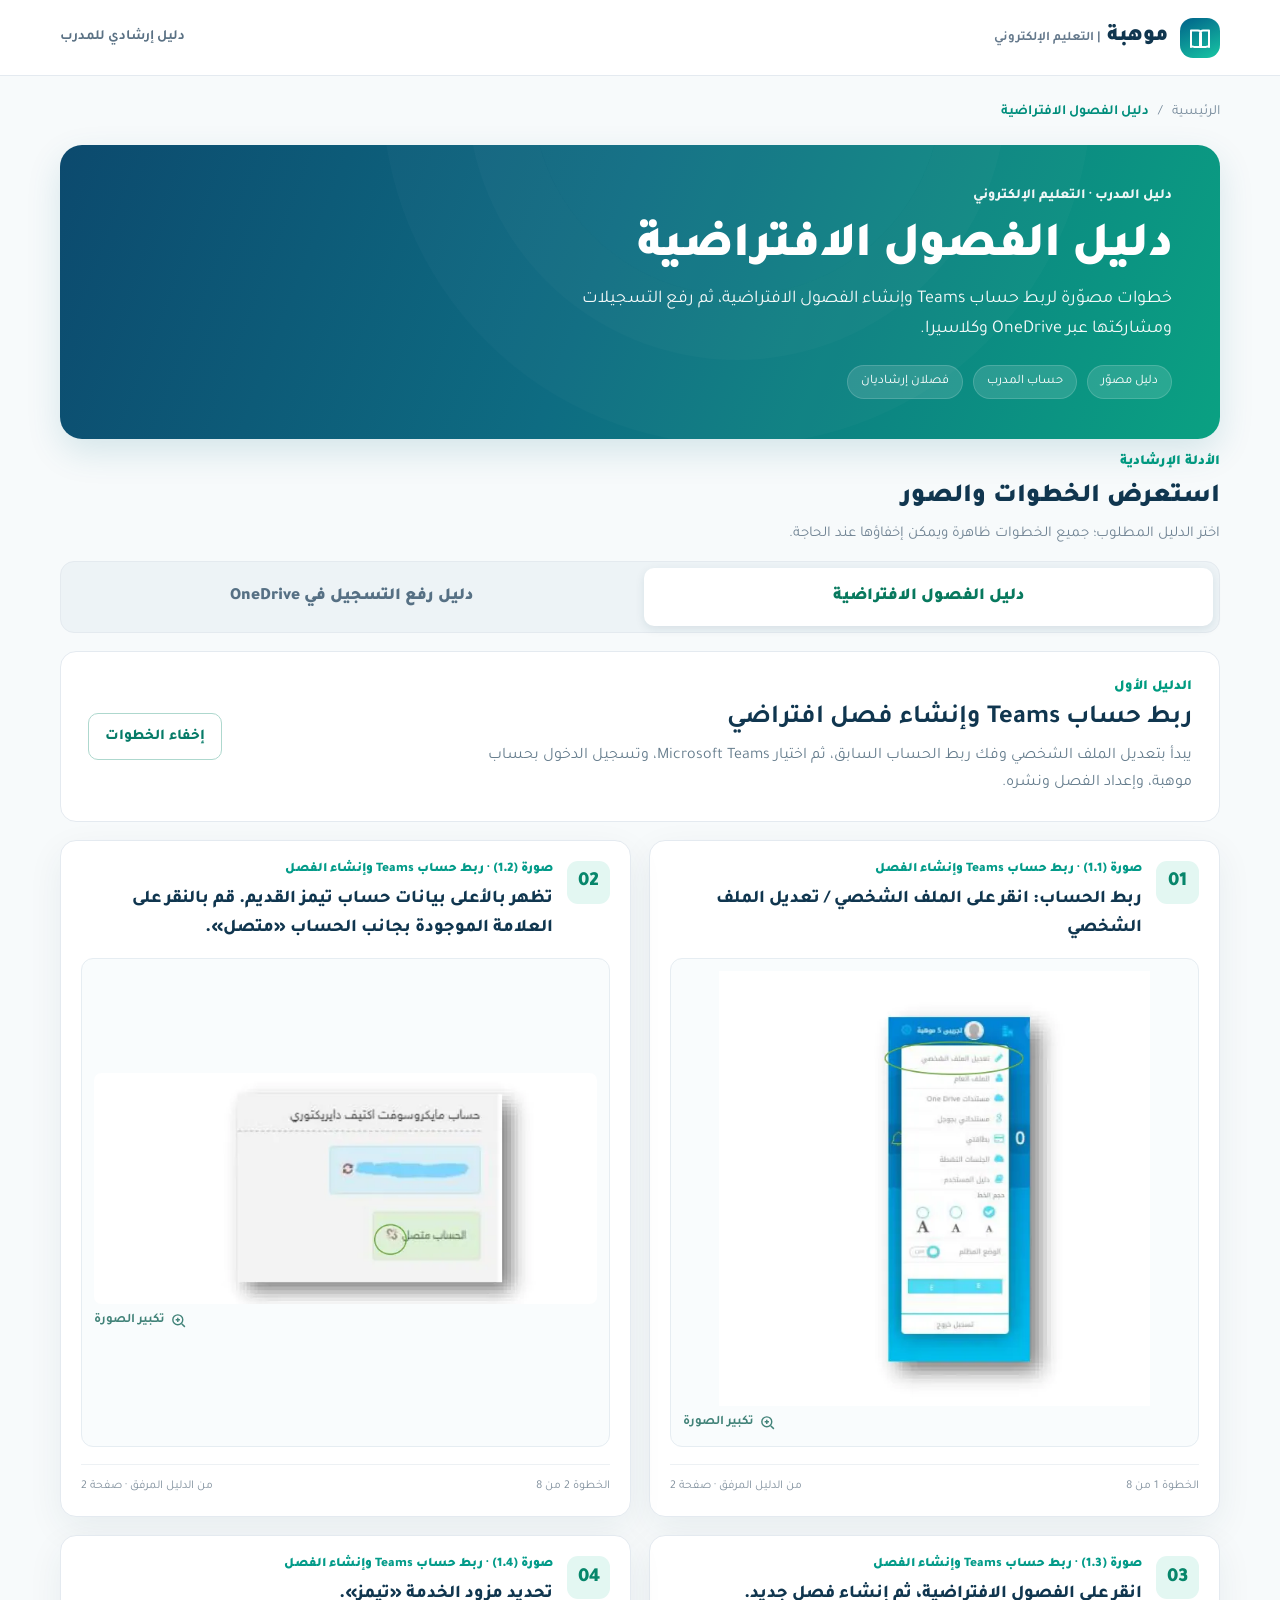
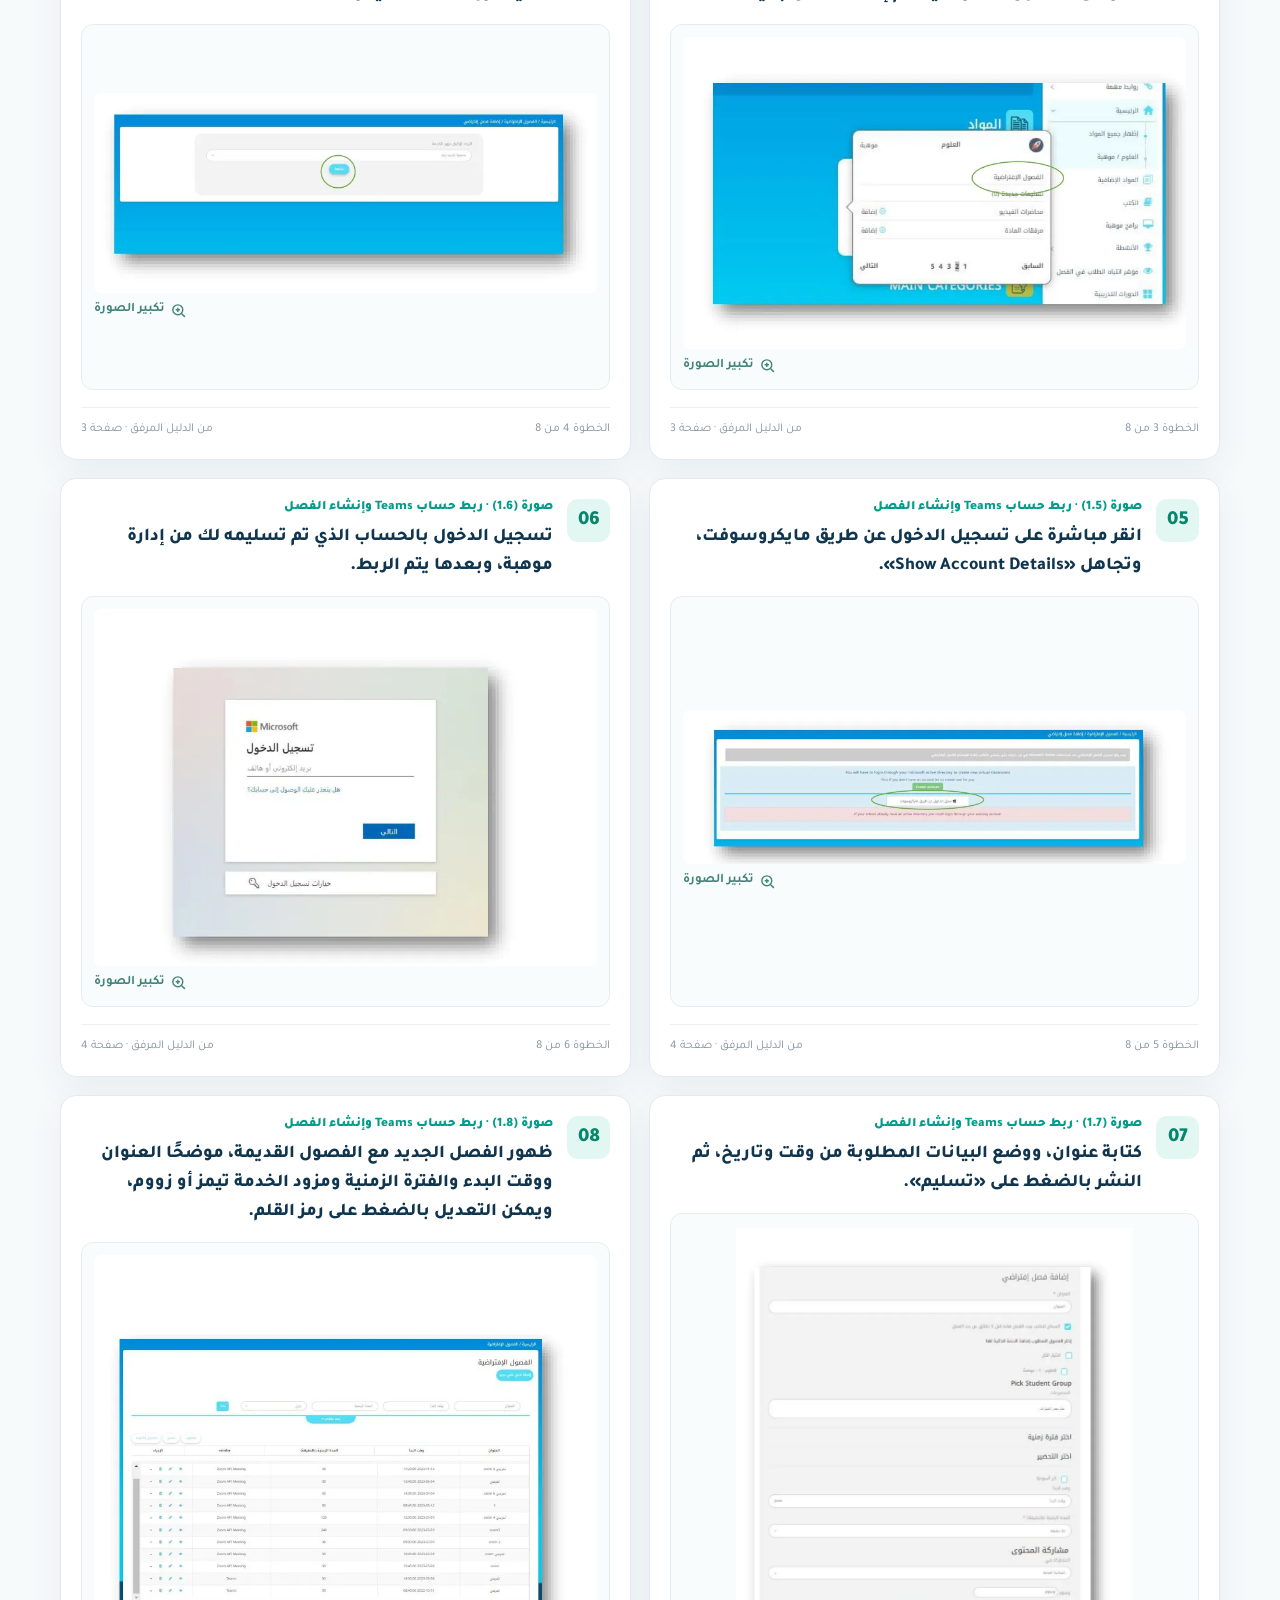
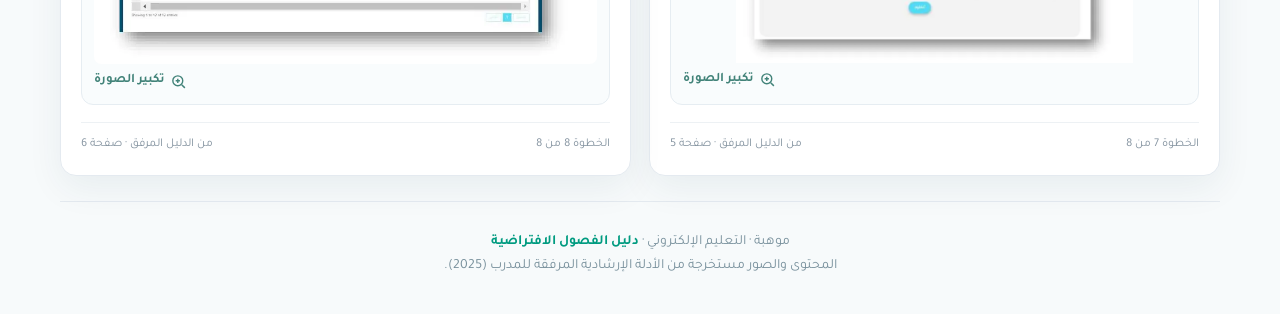
==== commit 271efdd6: "Remove step-count dashboard cards and counters from virtual classes guide" ====
--- a/virtual-classes/index.html
+++ b/virtual-classes/index.html
@@ -1,11 +1,11 @@
 <!doctype html><html lang="ar" dir="rtl"><head><meta charset="utf-8"/><meta name="viewport" content="width=device-width,initial-scale=1"/>
 <meta name="theme-color" content="#f7fafb"/><meta name="description" content="الدليل المصور للفصول الافتراضية للمدرب: ربط Microsoft Teams وإنشاء الفصول، ورفع تسجيلات الفصول ونشرها عبر OneDrive وكلاسيرا."/>
-<meta property="og:title" content="دليل الفصول الافتراضية | موهبة"/><meta property="og:description" content="دليل مصور من خطوتين رئيسيتين و22 خطوة تفصيلية، لمدربي التعليم الإلكتروني."/>
+<meta property="og:title" content="دليل الفصول الافتراضية | موهبة"/><meta property="og:description" content="دليل مصوّر لمدربي التعليم الإلكتروني يشرح إنشاء الفصول الافتراضية ورفع التسجيلات."/>
 <title>دليل الفصول الافتراضية | موهبة</title><link rel="preconnect" href="https://fonts.googleapis.com"/><link rel="preconnect" href="https://fonts.gstatic.com" crossorigin/><link href="https://fonts.googleapis.com/css2?family=Tajawal:wght@400;500;600;700;800;900&display=swap" rel="stylesheet"/><style>
 :root{--ink:#10364f;--muted:#65798c;--teal:#009b80;--green:#14bf98;--blue:#176eaf;--line:#e4eaf0;--surface:#fff;--bg:#f7fafb;--pale:#e9f7f4;--shadow:0 12px 36px rgba(20,56,76,.065)}
 *{box-sizing:border-box}html{scroll-behavior:smooth}body{margin:0;background:var(--bg);color:var(--ink);font-family:'Tajawal','Segoe UI',Tahoma,Arial,sans-serif;font-size:17px;line-height:1.7}button{font:inherit}button:focus-visible,a:focus-visible{outline:3px solid #09a98b;outline-offset:3px}a{color:inherit;text-decoration:none}.wrap{width:min(1160px,calc(100% - 34px));margin-inline:auto}.sr{position:absolute;width:1px;height:1px;clip-path:inset(50%);overflow:hidden}
 .site-head{background:#fff;border-bottom:1px solid var(--line)}.site-head .wrap{min-height:75px;display:flex;align-items:center;justify-content:space-between;gap:20px}.brand{display:flex;align-items:center;gap:12px;font-weight:900;font-size:22px}.brandmark{width:40px;height:40px;background:linear-gradient(155deg,#00628a,#18c6a3);display:grid;place-items:center;border-radius:13px;color:white}.brandmark svg{width:24px;height:24px}.brand-sub{font-size:13px;color:var(--muted);font-weight:600;white-space:nowrap}.header-info{color:#5a7184;font-size:14px;font-weight:700}.crumb{padding:25px 0 7px;color:#75899a;font-size:14px}.crumb b{color:#008e7c}
-.hero{margin-top:13px;border-radius:22px;background:linear-gradient(111deg,#0c4a6e 0%,#0e6c82 46%,#0aa182 100%);box-shadow:0 13px 35px rgba(9,108,124,.14);position:relative;overflow:hidden;min-height:260px;color:#fff;display:flex;align-items:center;justify-content:space-between;gap:30px;padding:40px 48px}.hero:before{content:'';position:absolute;width:410px;height:410px;border-radius:100%;background:rgba(255,255,255,.04);right:24%;top:-260px;box-shadow:0 0 0 65px rgba(255,255,255,.018),0 0 0 150px rgba(255,255,255,.018)}.hero > *{position:relative;z-index:1}.hero .kicker{font-weight:800;font-size:14px;opacity:.93}.hero h1{font-size:clamp(30px,4.5vw,49px);margin:6px 0 3px;letter-spacing:-.7px;line-height:1.35;font-weight:900}.hero p{font-size:18px;margin:0;opacity:.95;max-width:600px}.hero-tags{margin-top:20px;display:flex;gap:10px;flex-wrap:wrap}.hero-tags span{font-size:13px;background:rgba(255,255,255,.13);border:1px solid rgba(255,255,255,.15);padding:5px 13px;border-radius:999px}.hero-art{width:210px;height:210px;flex:0 0 210px;display:grid;place-items:center;border-radius:50%;border:13px solid rgba(255,255,255,.13);box-shadow:0 0 0 9px rgba(255,255,255,.05);background:radial-gradient(circle at 50% 50%,rgba(0,99,135,.3),transparent)}.hero-art .ring{width:164px;height:164px;border:18px solid #80efd0;border-left-color:rgba(255,255,255,.22);border-radius:50%;display:grid;place-items:center;transform:rotate(-25deg)}.ring-inner{transform:rotate(25deg);text-align:center;line-height:1.15}.ring-inner strong{font-size:45px;display:block}.ring-inner span{font-size:13px}
+.hero{margin-top:13px;border-radius:22px;background:linear-gradient(111deg,#0c4a6e 0%,#0e6c82 46%,#0aa182 100%);box-shadow:0 13px 35px rgba(9,108,124,.14);position:relative;overflow:hidden;min-height:210px;color:#fff;display:flex;align-items:center;justify-content:space-between;gap:30px;padding:40px 48px}.hero:before{content:'';position:absolute;width:410px;height:410px;border-radius:100%;background:rgba(255,255,255,.04);right:24%;top:-260px;box-shadow:0 0 0 65px rgba(255,255,255,.018),0 0 0 150px rgba(255,255,255,.018)}.hero > *{position:relative;z-index:1}.hero .kicker{font-weight:800;font-size:14px;opacity:.93}.hero h1{font-size:clamp(30px,4.5vw,49px);margin:6px 0 3px;letter-spacing:-.7px;line-height:1.35;font-weight:900}.hero p{font-size:18px;margin:0;opacity:.95;max-width:600px}.hero-tags{margin-top:20px;display:flex;gap:10px;flex-wrap:wrap}.hero-tags span{font-size:13px;background:rgba(255,255,255,.13);border:1px solid rgba(255,255,255,.15);padding:5px 13px;border-radius:999px}.hero-art{width:210px;height:210px;flex:0 0 210px;display:grid;place-items:center;border-radius:50%;border:13px solid rgba(255,255,255,.13);box-shadow:0 0 0 9px rgba(255,255,255,.05);background:radial-gradient(circle at 50% 50%,rgba(0,99,135,.3),transparent)}.hero-art .ring{width:164px;height:164px;border:18px solid #80efd0;border-left-color:rgba(255,255,255,.22);border-radius:50%;display:grid;place-items:center;transform:rotate(-25deg)}.ring-inner{transform:rotate(25deg);text-align:center;line-height:1.15}.ring-inner strong{font-size:45px;display:block}.ring-inner span{font-size:13px}
 .stats{display:grid;grid-template-columns:repeat(2,minmax(0,1fr));gap:15px;margin:18px 0 24px}.stat-card{background:#fff;border:1px solid var(--line);border-top:3px solid var(--blue);border-radius:15px;padding:18px 22px;display:flex;gap:15px;align-items:center;justify-content:space-between}.stat-card:first-child{border-top-color:var(--green)}.stat-card .stat-label{font-size:15px;color:#677e91;font-weight:700}.stat-card strong{display:block;font-size:36px;font-weight:900;line-height:1.1}.stat-card small{font-size:13px;color:#7d8e9e}.stat-icon{color:#009c82;background:#e8f9f4;font-size:22px;border-radius:12px;width:45px;height:45px;display:grid;place-items:center}.stat-card:nth-child(2) .stat-icon{color:#206e9c;background:#e8f3f9}
 .section-top{display:flex;justify-content:space-between;align-items:flex-end;gap:14px;margin:12px 0 14px}.eyebrow{font-size:14px;color:var(--teal);font-weight:900}.section-top h2{font-size:26px;margin:0;font-weight:900}.section-top p{color:#718494;margin:2px 0 0;font-size:15px}.switcher{background:#edf3f6;padding:6px;border-radius:14px;display:grid;grid-template-columns:1fr 1fr;gap:7px;border:1px solid #e4eaef;margin:10px 0 18px}.tab{border:0;background:transparent;color:#567084;padding:15px 18px;border-radius:10px;display:flex;align-items:center;justify-content:center;gap:10px;font-weight:900;cursor:pointer;transition:.2s}.tab .num{border-radius:999px;background:rgba(20,90,118,.08);padding:0 9px;font-size:12px}.tab[aria-selected="true"]{background:#fff;color:#08795e;box-shadow:0 3px 10px rgba(19,67,85,.1)}.tab[aria-selected="true"] .num{background:#e0f8f0}
 .panel{display:none}.panel.active{display:block}.panel-summary{background:#fff;border-radius:16px;border:1px solid var(--line);padding:24px 27px;margin-bottom:18px;display:flex;align-items:center;justify-content:space-between;gap:20px}.panel-summary h2{font-size:26px;line-height:1.4;margin:0 0 6px}.panel-summary p{font-size:16px;color:#677e8e;max-width:710px;margin:0}.panel-summary .buttons{display:flex;flex-wrap:wrap;gap:10px;flex:0 0 auto}.btn{border:1px solid #aed8ce;background:white;color:#067b68;border-radius:10px;padding:10px 16px;font-size:15px;font-weight:800;cursor:pointer}.btn:hover{background:#e7f8f3}.btn-quiet{border-color:#dce7ec;color:#415e71}.subsection{margin-top:24px}.subsection-label{font-weight:900;display:flex;align-items:center;gap:11px;font-size:20px;margin:12px 0 13px}.subsection-label:before{content:'';height:23px;width:5px;background:linear-gradient(#0ab49c,#176eaf);border-radius:100px}.hint{font-size:14px;color:#768c9b;margin:-9px 0 15px}
@@ -18,10 +18,10 @@
 </style></head><body>
 <header class="site-head"><div class="wrap"><div class="brand"><span class="brandmark" aria-hidden="true"><svg viewBox="0 0 24 24" fill="none" stroke="currentColor" stroke-width="2" stroke-linecap="round" stroke-linejoin="round"><path d="M3 4.5h7a3 3 0 0 1 3 3V21H6a3 3 0 0 0-3 0zM21 4.5h-6a3 3 0 0 0-3 3V21h6a3 3 0 0 1 3 0z"/></svg></span><span>موهبة <span class="brand-sub">| التعليم الإلكتروني</span></span></div><div class="header-info">دليل إرشادي للمدرب</div></div></header>
 <main class="wrap"><div class="crumb">الرئيسية &nbsp; / &nbsp; <b>دليل الفصول الافتراضية</b></div>
-<section class="hero" aria-labelledby="hero-title"><div><div class="kicker">دليل المدرب · التعليم الإلكتروني</div><h1 id="hero-title">دليل الفصول الافتراضية</h1><p>خطوات مصوّرة لربط حساب Teams وإنشاء الفصول الافتراضية، ثم رفع التسجيلات ومشاركتها عبر OneDrive وكلاسيرا.</p><div class="hero-tags"><span>دليل مصوّر</span><span>حساب المدرب</span><span>فصلان إرشاديان</span></div></div><div class="hero-art" aria-hidden="true"><div class="ring"><div class="ring-inner"><strong>22</strong><span>خطوة مصوّرة</span></div></div></div></section>
-<section class="stats" aria-label="ملخص الدليل"><div class="stat-card"><div><div class="stat-label">ربط Teams وإنشاء فصل افتراضي</div><strong>8</strong><small>خطوات مصوّرة من الدليل الأول</small></div><div class="stat-icon" aria-hidden="true">✓</div></div><div class="stat-card"><div><div class="stat-label">رفع التسجيلات ومشاركتها</div><strong>14</strong><small>خطوات مصوّرة من الدليل الثاني</small></div><div class="stat-icon" aria-hidden="true">▦</div></div></section>
+<section class="hero" aria-labelledby="hero-title"><div><div class="kicker">دليل المدرب · التعليم الإلكتروني</div><h1 id="hero-title">دليل الفصول الافتراضية</h1><p>خطوات مصوّرة لربط حساب Teams وإنشاء الفصول الافتراضية، ثم رفع التسجيلات ومشاركتها عبر OneDrive وكلاسيرا.</p><div class="hero-tags"><span>دليل مصوّر</span><span>حساب المدرب</span><span>فصلان إرشاديان</span></div></div></section>
+
 <div class="section-top"><div><div class="eyebrow">الأدلة الإرشادية</div><h2>استعرض الخطوات والصور</h2><p>اختر الدليل المطلوب؛ جميع الخطوات ظاهرة ويمكن إخفاؤها عند الحاجة.</p></div></div>
-<div class="switcher" role="tablist" aria-label="الدليل المطلوب"><button class="tab" type="button" id="tab-teams" data-tab="teams" role="tab" aria-controls="teams" aria-selected="true" tabindex="0">دليل الفصول الافتراضية <span class="num">8 خطوات</span></button><button class="tab" type="button" id="tab-onedrive" data-tab="onedrive" role="tab" aria-controls="onedrive" aria-selected="false" tabindex="-1">دليل رفع التسجيل في OneDrive <span class="num">14 خطوة</span></button></div>
+<div class="switcher" role="tablist" aria-label="الدليل المطلوب"><button class="tab" type="button" id="tab-teams" data-tab="teams" role="tab" aria-controls="teams" aria-selected="true" tabindex="0">دليل الفصول الافتراضية</button><button class="tab" type="button" id="tab-onedrive" data-tab="onedrive" role="tab" aria-controls="onedrive" aria-selected="false" tabindex="-1">دليل رفع التسجيل في OneDrive</button></div>
 <section class="panel active" id="teams" role="tabpanel" aria-labelledby="tab-teams"><div class="panel-summary"><div><div class="eyebrow">الدليل الأول</div><h2>ربط حساب Teams وإنشاء فصل افتراضي</h2><p>يبدأ بتعديل الملف الشخصي وفك ربط الحساب السابق، ثم اختيار Microsoft Teams، وتسجيل الدخول بحساب موهبة، وإعداد الفصل ونشره.</p></div><div class="buttons"><button class="btn" type="button" data-toggle-panel aria-expanded="true">إخفاء الخطوات</button></div></div><div class="steps"><article class="step" id="step-1-1-1" data-title="ربط الحساب: انقر على الملف الشخصي / تعديل الملف الشخصي">
       <div class="step-heading"><div class="step-num" aria-label="الخطوة 1">01</div><div class="step-heading-text"><span class="step-eyebrow">صورة (1.1) · ربط حساب Teams وإنشاء الفصل</span><h3>ربط الحساب: انقر على الملف الشخصي / تعديل الملف الشخصي</h3></div></div>
       <button class="shot" type="button" aria-label="تكبير صورة الخطوة 1" data-caption="ربط الحساب: انقر على الملف الشخصي / تعديل الملف الشخصي">
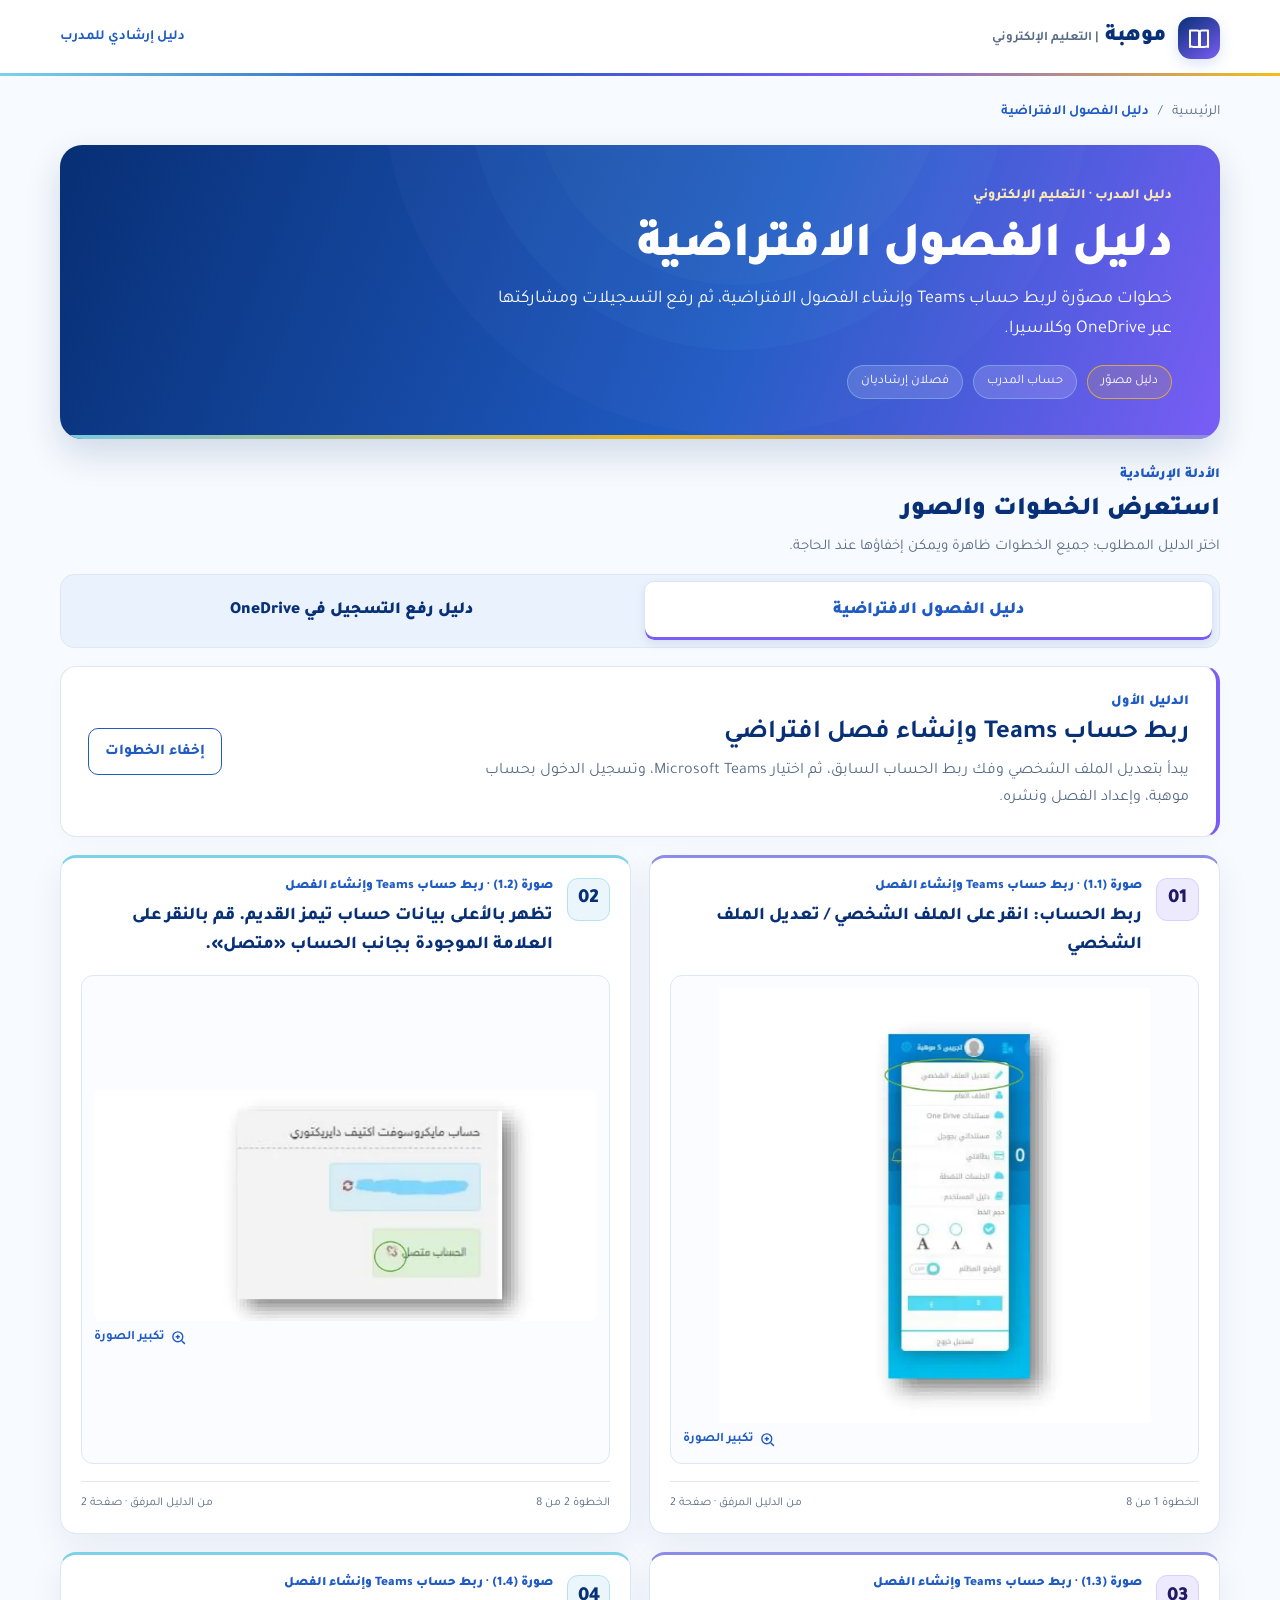
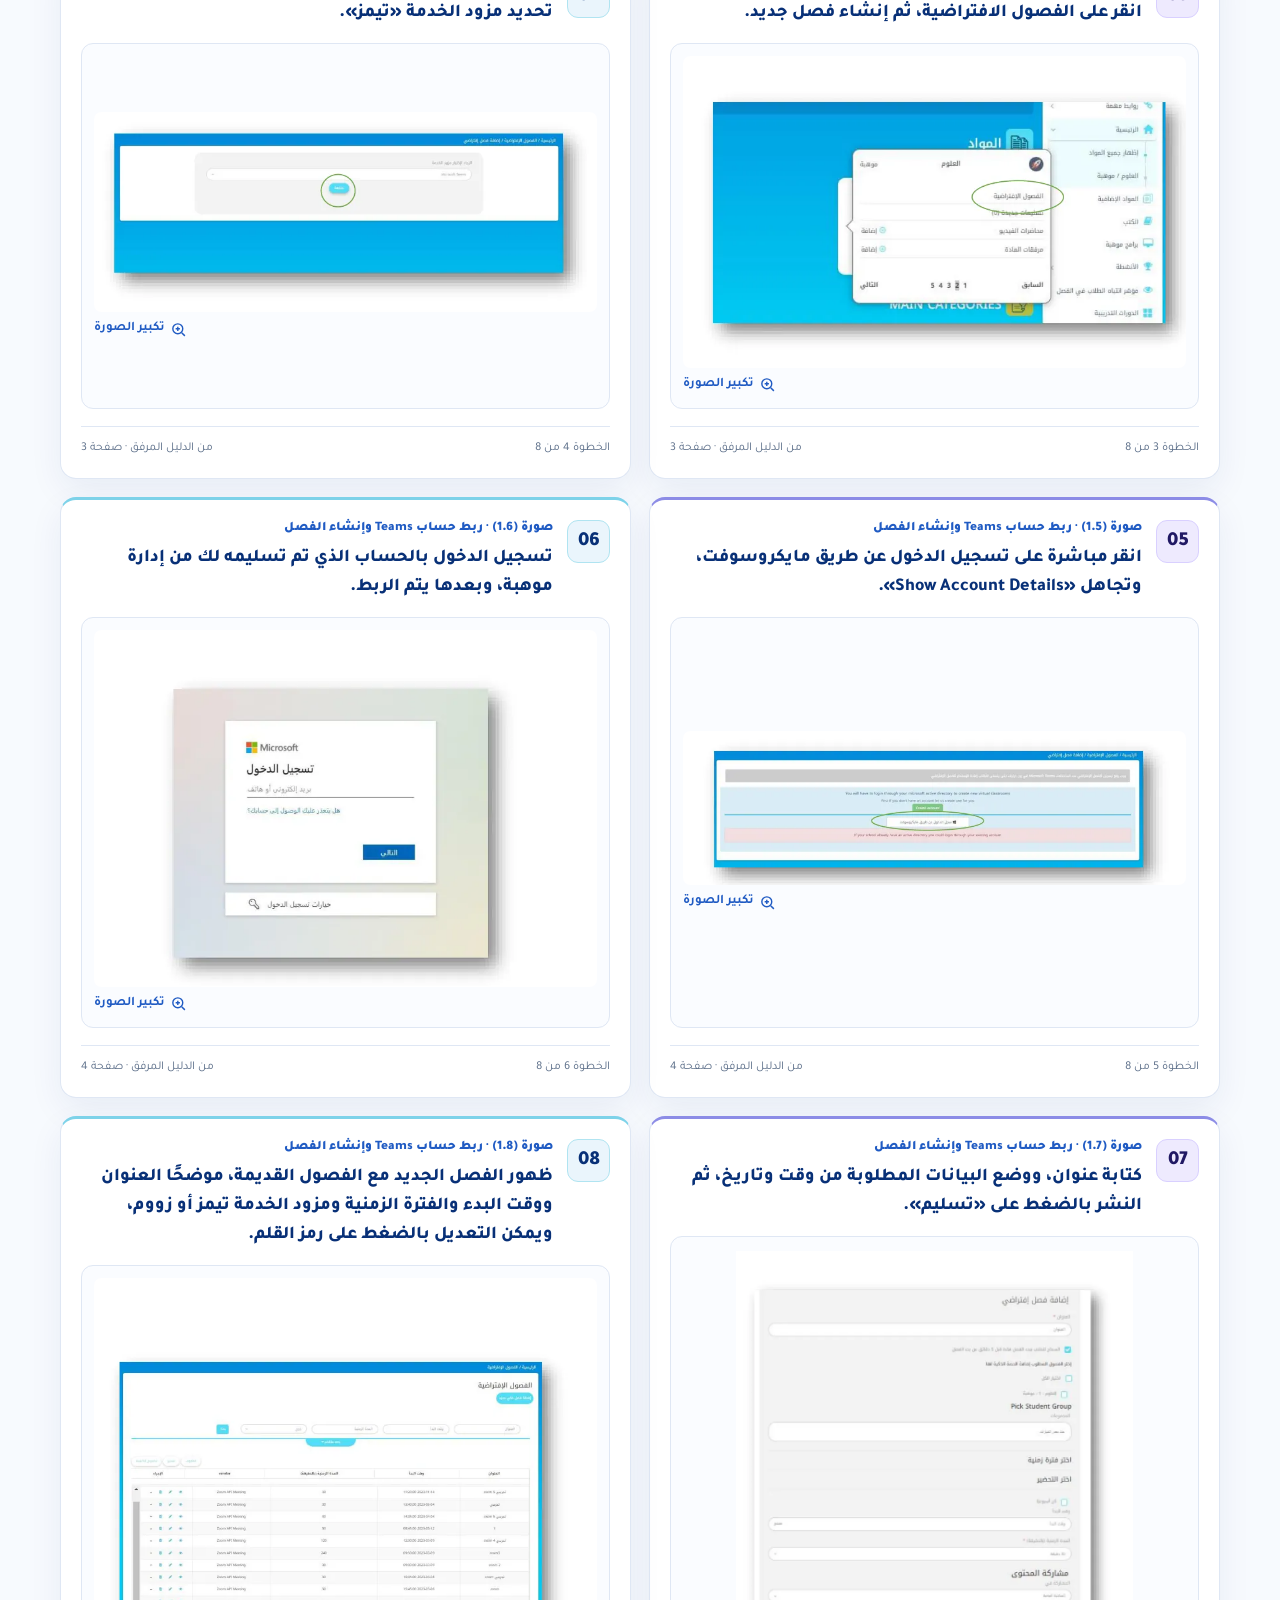
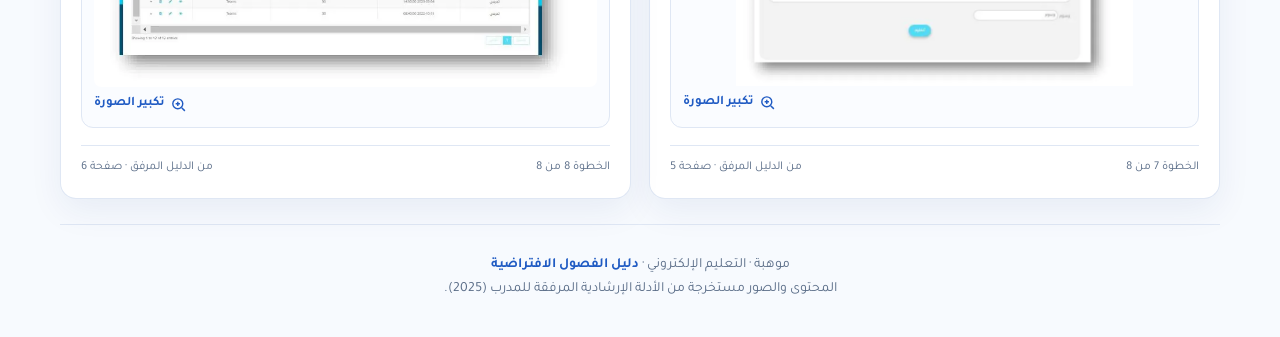
==== commit d039876e: "Apply approved 12-color brand palette to virtual classes guide" ====
--- a/virtual-classes/index.html
+++ b/virtual-classes/index.html
@@ -2,19 +2,88 @@
 <meta name="theme-color" content="#f7fafb"/><meta name="description" content="الدليل المصور للفصول الافتراضية للمدرب: ربط Microsoft Teams وإنشاء الفصول، ورفع تسجيلات الفصول ونشرها عبر OneDrive وكلاسيرا."/>
 <meta property="og:title" content="دليل الفصول الافتراضية | موهبة"/><meta property="og:description" content="دليل مصوّر لمدربي التعليم الإلكتروني يشرح إنشاء الفصول الافتراضية ورفع التسجيلات."/>
 <title>دليل الفصول الافتراضية | موهبة</title><link rel="preconnect" href="https://fonts.googleapis.com"/><link rel="preconnect" href="https://fonts.gstatic.com" crossorigin/><link href="https://fonts.googleapis.com/css2?family=Tajawal:wght@400;500;600;700;800;900&display=swap" rel="stylesheet"/><style>
-:root{--ink:#10364f;--muted:#65798c;--teal:#009b80;--green:#14bf98;--blue:#176eaf;--line:#e4eaf0;--surface:#fff;--bg:#f7fafb;--pale:#e9f7f4;--shadow:0 12px 36px rgba(20,56,76,.065)}
-*{box-sizing:border-box}html{scroll-behavior:smooth}body{margin:0;background:var(--bg);color:var(--ink);font-family:'Tajawal','Segoe UI',Tahoma,Arial,sans-serif;font-size:17px;line-height:1.7}button{font:inherit}button:focus-visible,a:focus-visible{outline:3px solid #09a98b;outline-offset:3px}a{color:inherit;text-decoration:none}.wrap{width:min(1160px,calc(100% - 34px));margin-inline:auto}.sr{position:absolute;width:1px;height:1px;clip-path:inset(50%);overflow:hidden}
-.site-head{background:#fff;border-bottom:1px solid var(--line)}.site-head .wrap{min-height:75px;display:flex;align-items:center;justify-content:space-between;gap:20px}.brand{display:flex;align-items:center;gap:12px;font-weight:900;font-size:22px}.brandmark{width:40px;height:40px;background:linear-gradient(155deg,#00628a,#18c6a3);display:grid;place-items:center;border-radius:13px;color:white}.brandmark svg{width:24px;height:24px}.brand-sub{font-size:13px;color:var(--muted);font-weight:600;white-space:nowrap}.header-info{color:#5a7184;font-size:14px;font-weight:700}.crumb{padding:25px 0 7px;color:#75899a;font-size:14px}.crumb b{color:#008e7c}
-.hero{margin-top:13px;border-radius:22px;background:linear-gradient(111deg,#0c4a6e 0%,#0e6c82 46%,#0aa182 100%);box-shadow:0 13px 35px rgba(9,108,124,.14);position:relative;overflow:hidden;min-height:210px;color:#fff;display:flex;align-items:center;justify-content:space-between;gap:30px;padding:40px 48px}.hero:before{content:'';position:absolute;width:410px;height:410px;border-radius:100%;background:rgba(255,255,255,.04);right:24%;top:-260px;box-shadow:0 0 0 65px rgba(255,255,255,.018),0 0 0 150px rgba(255,255,255,.018)}.hero > *{position:relative;z-index:1}.hero .kicker{font-weight:800;font-size:14px;opacity:.93}.hero h1{font-size:clamp(30px,4.5vw,49px);margin:6px 0 3px;letter-spacing:-.7px;line-height:1.35;font-weight:900}.hero p{font-size:18px;margin:0;opacity:.95;max-width:600px}.hero-tags{margin-top:20px;display:flex;gap:10px;flex-wrap:wrap}.hero-tags span{font-size:13px;background:rgba(255,255,255,.13);border:1px solid rgba(255,255,255,.15);padding:5px 13px;border-radius:999px}.hero-art{width:210px;height:210px;flex:0 0 210px;display:grid;place-items:center;border-radius:50%;border:13px solid rgba(255,255,255,.13);box-shadow:0 0 0 9px rgba(255,255,255,.05);background:radial-gradient(circle at 50% 50%,rgba(0,99,135,.3),transparent)}.hero-art .ring{width:164px;height:164px;border:18px solid #80efd0;border-left-color:rgba(255,255,255,.22);border-radius:50%;display:grid;place-items:center;transform:rotate(-25deg)}.ring-inner{transform:rotate(25deg);text-align:center;line-height:1.15}.ring-inner strong{font-size:45px;display:block}.ring-inner span{font-size:13px}
-.stats{display:grid;grid-template-columns:repeat(2,minmax(0,1fr));gap:15px;margin:18px 0 24px}.stat-card{background:#fff;border:1px solid var(--line);border-top:3px solid var(--blue);border-radius:15px;padding:18px 22px;display:flex;gap:15px;align-items:center;justify-content:space-between}.stat-card:first-child{border-top-color:var(--green)}.stat-card .stat-label{font-size:15px;color:#677e91;font-weight:700}.stat-card strong{display:block;font-size:36px;font-weight:900;line-height:1.1}.stat-card small{font-size:13px;color:#7d8e9e}.stat-icon{color:#009c82;background:#e8f9f4;font-size:22px;border-radius:12px;width:45px;height:45px;display:grid;place-items:center}.stat-card:nth-child(2) .stat-icon{color:#206e9c;background:#e8f3f9}
-.section-top{display:flex;justify-content:space-between;align-items:flex-end;gap:14px;margin:12px 0 14px}.eyebrow{font-size:14px;color:var(--teal);font-weight:900}.section-top h2{font-size:26px;margin:0;font-weight:900}.section-top p{color:#718494;margin:2px 0 0;font-size:15px}.switcher{background:#edf3f6;padding:6px;border-radius:14px;display:grid;grid-template-columns:1fr 1fr;gap:7px;border:1px solid #e4eaef;margin:10px 0 18px}.tab{border:0;background:transparent;color:#567084;padding:15px 18px;border-radius:10px;display:flex;align-items:center;justify-content:center;gap:10px;font-weight:900;cursor:pointer;transition:.2s}.tab .num{border-radius:999px;background:rgba(20,90,118,.08);padding:0 9px;font-size:12px}.tab[aria-selected="true"]{background:#fff;color:#08795e;box-shadow:0 3px 10px rgba(19,67,85,.1)}.tab[aria-selected="true"] .num{background:#e0f8f0}
-.panel{display:none}.panel.active{display:block}.panel-summary{background:#fff;border-radius:16px;border:1px solid var(--line);padding:24px 27px;margin-bottom:18px;display:flex;align-items:center;justify-content:space-between;gap:20px}.panel-summary h2{font-size:26px;line-height:1.4;margin:0 0 6px}.panel-summary p{font-size:16px;color:#677e8e;max-width:710px;margin:0}.panel-summary .buttons{display:flex;flex-wrap:wrap;gap:10px;flex:0 0 auto}.btn{border:1px solid #aed8ce;background:white;color:#067b68;border-radius:10px;padding:10px 16px;font-size:15px;font-weight:800;cursor:pointer}.btn:hover{background:#e7f8f3}.btn-quiet{border-color:#dce7ec;color:#415e71}.subsection{margin-top:24px}.subsection-label{font-weight:900;display:flex;align-items:center;gap:11px;font-size:20px;margin:12px 0 13px}.subsection-label:before{content:'';height:23px;width:5px;background:linear-gradient(#0ab49c,#176eaf);border-radius:100px}.hint{font-size:14px;color:#768c9b;margin:-9px 0 15px}
-.steps{display:grid;grid-template-columns:repeat(2,minmax(0,1fr));gap:18px}.step{background:white;border:1px solid var(--line);border-radius:16px;padding:20px;box-shadow:var(--shadow);display:flex;flex-direction:column;min-width:0}.step-heading{display:flex;gap:14px;align-items:flex-start;margin-bottom:15px}.step-num{flex:0 0 43px;height:43px;border-radius:11px;background:#e3f7f2;color:#07866b;display:grid;place-items:center;font-size:20px;font-weight:900}.step-heading-text{min-width:0}.step-eyebrow{display:block;color:#039b89;font-size:13px;font-weight:900;line-height:1.4}.step h3{font-size:18px;font-weight:800;margin:6px 0 0;line-height:1.6}.shot{display:flex;flex-direction:column;align-items:center;justify-content:center;width:100%;background:#f9fcfd;border:1px solid #e6edf2;border-radius:12px;padding:12px;cursor:zoom-in;min-height:200px;flex:1;position:relative;overflow:hidden}.shot img{width:100%;height:auto;max-height:435px;object-fit:contain;border-radius:7px}.zoom-note{align-self:flex-end;margin-top:6px;color:#428379;font-size:13px;font-weight:700;display:flex;gap:5px;align-items:center}.zoom-note svg{width:17px;height:17px;stroke:currentColor;fill:none;stroke-width:2}.shot:hover{border-color:#3fbda8;background:#f1fbf8}.step-bottom{border-top:1px solid #edf1f4;margin-top:17px;padding-top:11px;display:flex;justify-content:space-between;gap:6px;color:#83929f;font-size:12px}
-.callout{background:#eef8f6;border:1px solid #d4ebe5;border-right:4px solid #04a786;border-radius:12px;padding:17px 20px;font-size:15px;color:#2c6170;margin-bottom:17px}.callout strong{color:#087a69}.foot{padding:29px 0 36px;margin-top:25px;color:#78909c;border-top:1px solid var(--line);font-size:14px;text-align:center}.foot b{color:var(--teal)}
-.lightbox{border:0;padding:0;background:transparent;width:min(1100px,calc(100vw - 28px));max-height:96vh}.lightbox::backdrop{background:rgba(4,28,39,.89)}.lightbox-inner{background:white;border-radius:14px;padding:15px;max-height:96vh;display:flex;flex-direction:column;gap:12px}.lightbox-nav{display:flex;justify-content:space-between;align-items:center;gap:12px}.lightbox-nav span{font-weight:800;line-height:1.5}.close{border:1px solid #d4e4e9;background:#f1f6f8;color:#244a5b;border-radius:9px;font-size:26px;width:40px;height:40px;cursor:pointer;flex-shrink:0}.lightbox img{width:100%;height:auto;max-height:calc(96vh - 95px);object-fit:contain}.lightbox p{margin:0;color:#587286;font-size:14px}.hide-steps .steps{display:none}
-@media(max-width:830px){.hero{padding:30px 26px}.hero-art{width:140px;height:140px;flex-basis:140px;border-width:9px}.hero-art .ring{width:110px;height:110px;border-width:12px}.ring-inner strong{font-size:32px}.ring-inner span{font-size:10px}.steps{grid-template-columns:1fr}.panel-summary{align-items:flex-start;flex-direction:column}.panel-summary .buttons{flex-basis:auto}.step h3{font-size:18px}}
-@media(max-width:580px){.wrap{width:min(100% - 22px,1100px)}.site-head .wrap{min-height:63px}.brand{font-size:17px}.brandmark{width:34px;height:34px}.header-info{display:none}.crumb{padding-top:16px}.hero{min-height:0;gap:10px;border-radius:16px;padding:24px 20px}.hero-art{display:none}.hero h1{font-size:32px}.hero p{font-size:15px}.stats{gap:10px}.stat-card{padding:16px 13px}.stat-card strong{font-size:30px}.stat-icon{width:33px;height:33px}.section-top h2{font-size:22px}.switcher{padding:5px;gap:4px}.tab{padding:11px 6px;font-size:13px;gap:4px;flex-direction:column;line-height:1.5}.tab .num{font-size:11px}.panel-summary{padding:20px}.panel-summary h2{font-size:22px}.step{padding:15px}.shot{padding:7px;min-height:170px}.step-bottom{flex-wrap:wrap}.subsection-label{font-size:18px}}
-@media print{.site-head,.crumb,.switcher,.buttons,.zoom-note,.lightbox{display:none!important}body{background:white}.hero{background:linear-gradient(111deg,#0c4a6e,#0aa182)!important;-webkit-print-color-adjust:exact;print-color-adjust:exact}.panel{display:block!important}.steps{grid-template-columns:1fr 1fr}.step{break-inside:avoid;box-shadow:none}.shot{min-height:0}}
+:root{
+ --royal-violet:#7A5DF5;--heritage-blue:#205BC3;--sky-cyan:#7DD2E9;--golden-amber:#F5BD19;
+ --vibrant-blue:#4D7CCF;--deep-blue:#083077;--soft-violet:#8C8CE6;--deep-purple:#211964;
+ --soft-sky-blue:#B0E4F1;--ocean-teal:#448A9C;--warm-coral:#DF7753;--sand-beige:#F8E7B7;
+ --ink:var(--deep-blue);--muted:#596C87;--line:#DFE7F4;--surface:#fff;--bg:#F7FAFE;
+ --shadow:0 12px 34px rgba(8,48,119,.065)
+}
+*{box-sizing:border-box}
+html{scroll-behavior:smooth}
+body{margin:0;background:var(--bg);color:var(--ink);font-family:'Tajawal','Segoe UI',Tahoma,Arial,sans-serif;font-size:17px;line-height:1.7}
+button{font:inherit}button:focus-visible,a:focus-visible{outline:3px solid var(--royal-violet);outline-offset:3px}
+a{color:inherit;text-decoration:none}
+.wrap{width:min(1160px,calc(100% - 34px));margin-inline:auto}
+.sr{position:absolute;width:1px;height:1px;clip-path:inset(50%);overflow:hidden}
+.site-head{background:#fff;border-bottom:1px solid var(--line);position:relative}
+.site-head:after{content:"";height:3px;position:absolute;left:0;right:0;bottom:-1px;background:linear-gradient(90deg,var(--sky-cyan),var(--heritage-blue),var(--royal-violet),var(--golden-amber))}
+.site-head .wrap{min-height:75px;display:flex;align-items:center;justify-content:space-between;gap:20px}
+.brand{display:flex;align-items:center;gap:12px;font-weight:900;font-size:22px;color:var(--deep-blue)}
+.brandmark{width:42px;height:42px;background:linear-gradient(145deg,var(--deep-blue),var(--royal-violet));display:grid;place-items:center;border-radius:13px;color:#fff;box-shadow:0 5px 14px rgba(32,91,195,.16)}
+.brandmark svg{width:24px;height:24px}.brand-sub{font-size:13px;color:var(--muted);font-weight:600;white-space:nowrap}
+.header-info{color:var(--heritage-blue);font-size:14px;font-weight:700}
+.crumb{padding:25px 0 7px;color:var(--muted);font-size:14px}.crumb b{color:var(--heritage-blue)}
+.hero{margin-top:13px;border-radius:22px;background:linear-gradient(112deg,var(--deep-blue) 2%,var(--heritage-blue) 59%,var(--royal-violet) 100%);box-shadow:0 15px 35px rgba(8,48,119,.16);position:relative;overflow:hidden;min-height:210px;color:#fff;display:flex;align-items:center;justify-content:space-between;gap:30px;padding:40px 48px}
+.hero:before{content:"";position:absolute;width:410px;height:410px;border-radius:100%;background:rgba(176,228,241,.08);right:24%;top:-270px;box-shadow:0 0 0 65px rgba(125,210,233,.035),0 0 0 150px rgba(140,140,230,.045)}
+.hero:after{content:"";position:absolute;inset:auto 0 0;height:4px;background:linear-gradient(90deg,var(--sky-cyan),var(--golden-amber),var(--soft-violet));opacity:.95}
+.hero>*{position:relative;z-index:1}.hero .kicker{font-weight:800;font-size:14px;color:var(--sand-beige)}
+.hero h1{font-size:clamp(30px,4.5vw,49px);margin:6px 0 3px;letter-spacing:-.7px;line-height:1.35;font-weight:900;color:#fff}
+.hero p{font-size:18px;margin:0;opacity:.98;max-width:690px;color:#fff}
+.hero-tags{margin-top:20px;display:flex;gap:10px;flex-wrap:wrap}
+.hero-tags span{font-size:13px;color:#fff;background:rgba(255,255,255,.14);border:1px solid rgba(176,228,241,.35);padding:5px 13px;border-radius:999px}
+.hero-tags span:first-child{border-color:rgba(245,189,25,.75);background:rgba(245,189,25,.14)}
+.section-top{display:flex;justify-content:space-between;align-items:flex-end;gap:14px;margin:25px 0 14px}
+.eyebrow{font-size:14px;color:var(--heritage-blue);font-weight:900}
+.section-top h2{font-size:26px;margin:0;font-weight:900;color:var(--deep-blue)}
+.section-top p{color:var(--muted);margin:2px 0 0;font-size:15px}
+.switcher{background:#EAF3FD;padding:6px;border-radius:14px;display:grid;grid-template-columns:1fr 1fr;gap:7px;border:1px solid var(--line);margin:10px 0 18px}
+.tab{border:1px solid transparent;background:transparent;color:var(--deep-blue);padding:15px 18px;border-radius:10px;display:flex;align-items:center;justify-content:center;gap:10px;font-weight:900;cursor:pointer;transition:background .2s,color .2s,box-shadow .2s}
+.tab:hover{background:rgba(255,255,255,.62)}
+.tab[aria-selected="true"]{background:#fff;color:var(--heritage-blue);border-color:#DCE4FA;box-shadow:inset 0 -3px 0 var(--royal-violet),0 3px 10px rgba(8,48,119,.09)}
+.panel{display:none}.panel.active{display:block}
+.panel-summary{background:#fff;border-radius:16px;border:1px solid var(--line);border-right:4px solid var(--royal-violet);padding:24px 27px;margin-bottom:18px;display:flex;align-items:center;justify-content:space-between;gap:20px;box-shadow:0 5px 18px rgba(8,48,119,.025)}
+.panel-summary h2{font-size:26px;line-height:1.4;margin:0 0 6px;color:var(--deep-blue)}
+.panel-summary p{font-size:16px;color:var(--muted);max-width:710px;margin:0}
+.panel-summary .buttons{display:flex;flex-wrap:wrap;gap:10px;flex:0 0 auto}
+.btn{border:1px solid var(--heritage-blue);background:#fff;color:var(--heritage-blue);border-radius:10px;padding:10px 16px;font-size:15px;font-weight:800;cursor:pointer;transition:background .2s,border-color .2s}
+.btn:hover{background:#EAF3FD;border-color:var(--royal-violet)}
+.btn-quiet{border-color:#CCD8EE;color:var(--deep-blue)}
+.subsection{margin-top:24px}
+.subsection-label{font-weight:900;display:flex;align-items:center;gap:11px;font-size:20px;margin:12px 0 13px;color:var(--deep-blue)}
+.subsection-label:before{content:"";height:23px;width:5px;background:linear-gradient(var(--golden-amber),var(--royal-violet));border-radius:100px}
+.hint{font-size:14px;color:var(--muted);margin:-9px 0 15px}
+.steps{display:grid;grid-template-columns:repeat(2,minmax(0,1fr));gap:18px}
+.step{background:#fff;border:1px solid var(--line);border-top:3px solid var(--soft-violet);border-radius:16px;padding:20px;box-shadow:var(--shadow);display:flex;flex-direction:column;min-width:0}
+.step:nth-child(even){border-top-color:var(--sky-cyan)}
+.step-heading{display:flex;gap:14px;align-items:flex-start;margin-bottom:15px}
+.step-num{flex:0 0 43px;height:43px;border-radius:11px;background:#EEEAFE;border:1px solid #D9D0FF;color:var(--deep-purple);display:grid;place-items:center;font-size:20px;font-weight:900}
+.step:nth-child(even) .step-num{background:#EAF5FC;border-color:var(--soft-sky-blue);color:var(--deep-blue)}
+.step-heading-text{min-width:0}.step-eyebrow{display:block;color:var(--heritage-blue);font-size:13px;font-weight:900;line-height:1.4}
+.step h3{font-size:18px;font-weight:800;margin:6px 0 0;line-height:1.6;color:var(--deep-blue)}
+.shot{display:flex;flex-direction:column;align-items:center;justify-content:center;width:100%;background:#FAFCFF;border:1px solid var(--line);border-radius:12px;padding:12px;cursor:zoom-in;min-height:200px;flex:1;position:relative;overflow:hidden;transition:border-color .2s,background .2s}
+.shot img{width:100%;height:auto;max-height:435px;object-fit:contain;border-radius:7px}
+.zoom-note{align-self:flex-end;margin-top:6px;color:var(--heritage-blue);font-size:13px;font-weight:700;display:flex;gap:5px;align-items:center}
+.zoom-note svg{width:17px;height:17px;stroke:currentColor;fill:none;stroke-width:2}
+.shot:hover{border-color:var(--royal-violet);background:#F5F4FF}
+.step-bottom{border-top:1px solid var(--line);margin-top:17px;padding-top:11px;display:flex;justify-content:space-between;gap:6px;color:var(--muted);font-size:12px}
+.callout{background:#FFFAE9;border:1px solid var(--sand-beige);border-right:4px solid var(--golden-amber);border-radius:12px;padding:17px 20px;font-size:15px;color:var(--deep-blue);margin-bottom:17px}
+.callout strong{color:var(--deep-purple)}
+.callout:nth-of-type(even){border-right-color:var(--warm-coral)}
+.foot{padding:29px 0 36px;margin-top:25px;color:var(--muted);border-top:1px solid var(--line);font-size:14px;text-align:center}
+.foot b{color:var(--heritage-blue)}
+.lightbox{border:0;padding:0;background:transparent;width:min(1100px,calc(100vw - 28px));max-height:96vh}
+.lightbox::backdrop{background:rgba(33,25,100,.89)}
+.lightbox-inner{background:#fff;border-radius:14px;padding:15px;max-height:96vh;display:flex;flex-direction:column;gap:12px}
+.lightbox-nav{display:flex;justify-content:space-between;align-items:center;gap:12px}
+.lightbox-nav span{font-weight:800;line-height:1.5}
+.close{border:1px solid #CEDBF2;background:#F3F7FF;color:var(--deep-blue);border-radius:9px;font-size:26px;width:40px;height:40px;cursor:pointer;flex-shrink:0}
+.lightbox img{width:100%;height:auto;max-height:calc(96vh - 95px);object-fit:contain}
+.lightbox p{margin:0;color:var(--muted);font-size:14px}
+.hide-steps .steps{display:none}
+@media(max-width:830px){.hero{padding:30px 26px}.steps{grid-template-columns:1fr}.panel-summary{align-items:flex-start;flex-direction:column}.panel-summary .buttons{flex-basis:auto}.step h3{font-size:18px}}
+@media(max-width:580px){.wrap{width:min(100% - 22px,1100px)}.site-head .wrap{min-height:63px}.brand{font-size:17px}.brandmark{width:34px;height:34px}.header-info{display:none}.crumb{padding-top:16px}.hero{min-height:0;gap:10px;border-radius:16px;padding:24px 20px}.hero h1{font-size:32px}.hero p{font-size:15px}.section-top h2{font-size:22px}.switcher{padding:5px;gap:4px}.tab{padding:11px 6px;font-size:13px;gap:4px;flex-direction:column;line-height:1.5}.panel-summary{padding:20px}.panel-summary h2{font-size:22px}.step{padding:15px}.shot{padding:7px;min-height:170px}.step-bottom{flex-wrap:wrap}.subsection-label{font-size:18px}}
+@media print{.site-head,.crumb,.switcher,.buttons,.zoom-note,.lightbox{display:none!important}body{background:#fff}.hero{background:linear-gradient(112deg,var(--deep-blue),var(--heritage-blue),var(--royal-violet))!important;-webkit-print-color-adjust:exact;print-color-adjust:exact}.panel{display:block!important}.steps{grid-template-columns:1fr 1fr}.step{break-inside:avoid;box-shadow:none}.shot{min-height:0}}
 </style></head><body>
 <header class="site-head"><div class="wrap"><div class="brand"><span class="brandmark" aria-hidden="true"><svg viewBox="0 0 24 24" fill="none" stroke="currentColor" stroke-width="2" stroke-linecap="round" stroke-linejoin="round"><path d="M3 4.5h7a3 3 0 0 1 3 3V21H6a3 3 0 0 0-3 0zM21 4.5h-6a3 3 0 0 0-3 3V21h6a3 3 0 0 1 3 0z"/></svg></span><span>موهبة <span class="brand-sub">| التعليم الإلكتروني</span></span></div><div class="header-info">دليل إرشادي للمدرب</div></div></header>
 <main class="wrap"><div class="crumb">الرئيسية &nbsp; / &nbsp; <b>دليل الفصول الافتراضية</b></div>
